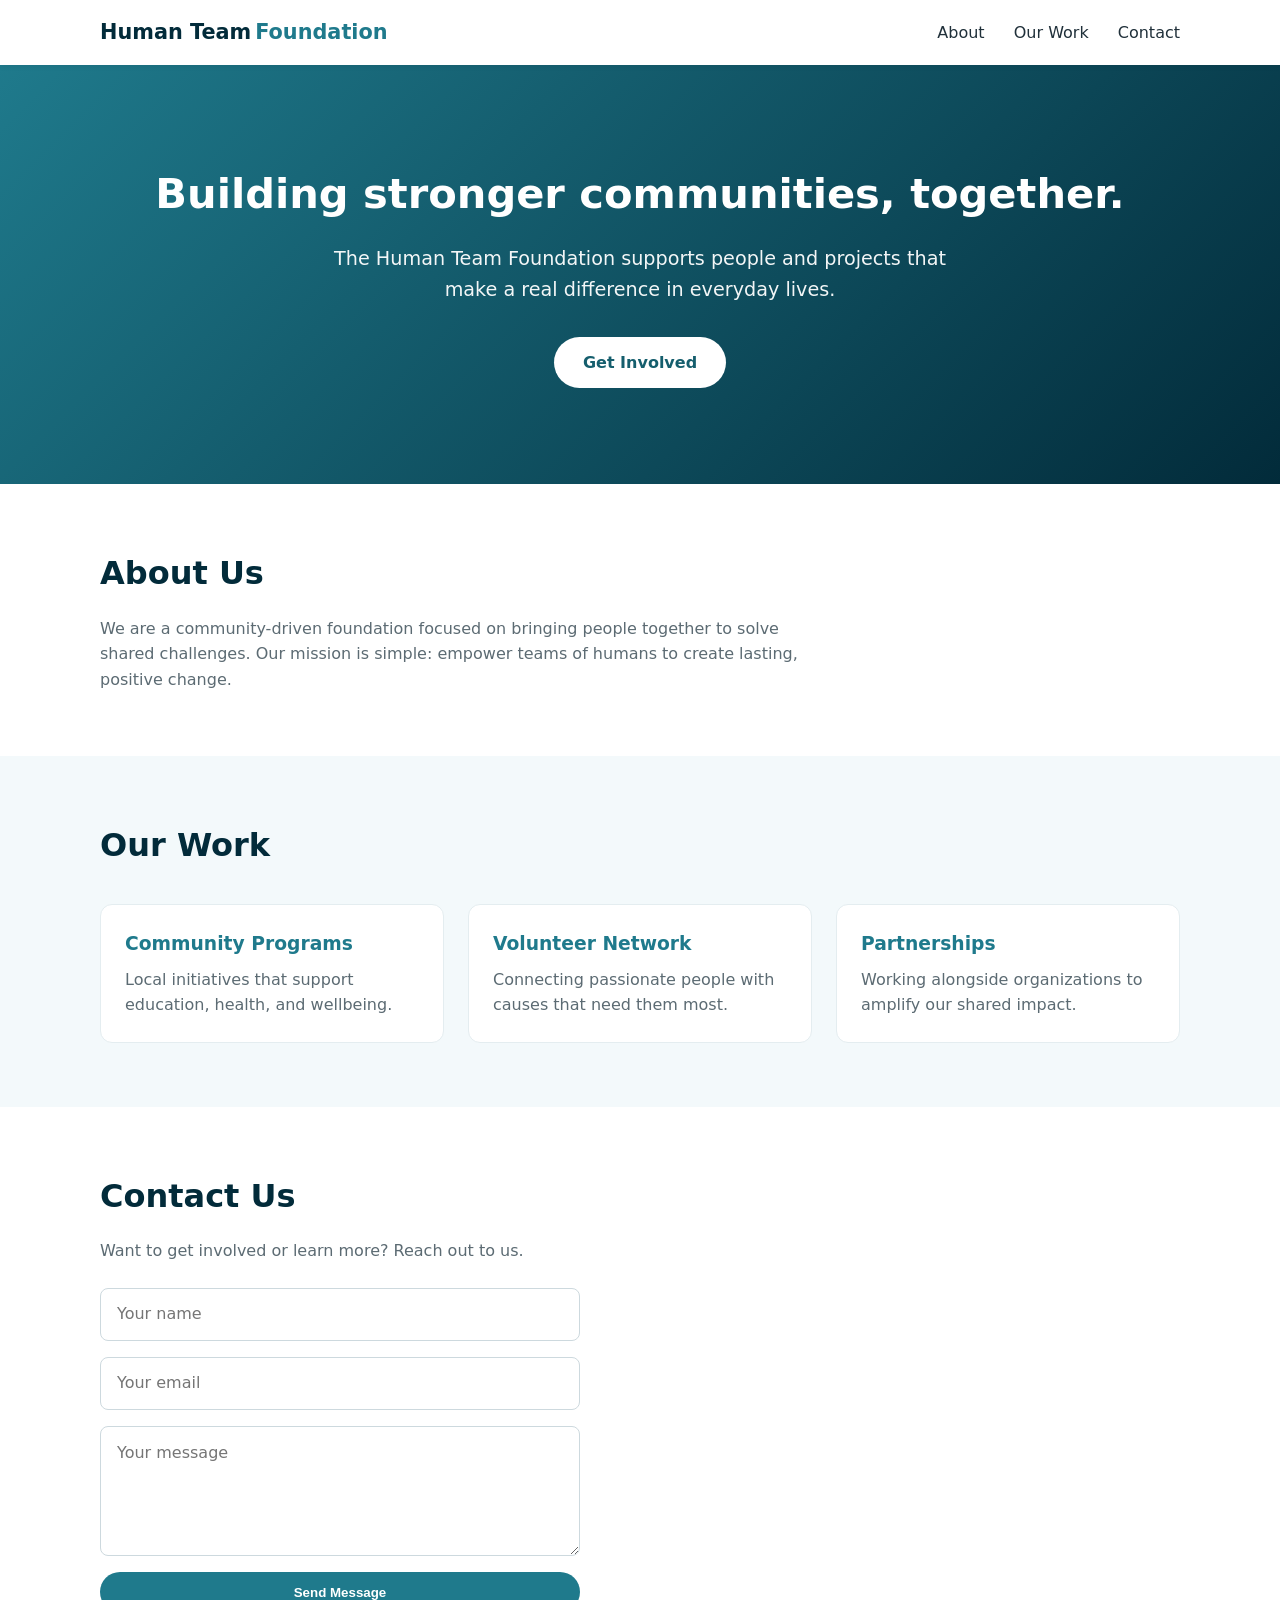
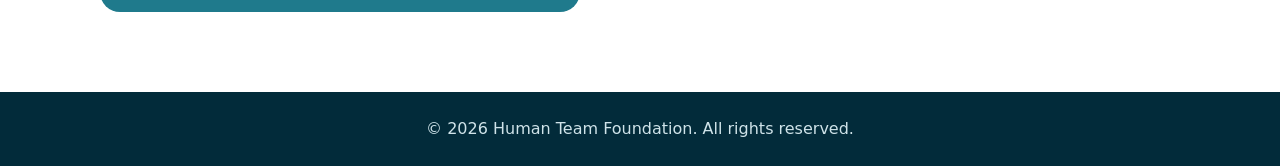
==== index.html @ 98df62b2 "Initial Human Team Foundation website (static site) Co-Authored-By: Claude Opus 4.8 (1M context) <no" ====
<!DOCTYPE html>
<html lang="en">
<head>
  <meta charset="UTF-8" />
  <meta name="viewport" content="width=device-width, initial-scale=1.0" />
  <title>Human Team Foundation</title>
  <meta name="description" content="Human Team Foundation — building stronger communities together." />
  <link rel="stylesheet" href="styles.css" />
</head>
<body>
  <header class="site-header">
    <div class="container nav">
      <a href="#" class="brand">Human Team<span>Foundation</span></a>
      <nav class="nav-links">
        <a href="#about">About</a>
        <a href="#work">Our Work</a>
        <a href="#contact">Contact</a>
      </nav>
    </div>
  </header>

  <main>
    <!-- Hero -->
    <section class="hero">
      <div class="container">
        <h1>Building stronger communities, together.</h1>
        <p>The Human Team Foundation supports people and projects that make a
           real difference in everyday lives.</p>
        <a href="#contact" class="btn">Get Involved</a>
      </div>
    </section>

    <!-- About -->
    <section id="about" class="section">
      <div class="container">
        <h2>About Us</h2>
        <p>We are a community-driven foundation focused on bringing people
           together to solve shared challenges. Our mission is simple: empower
           teams of humans to create lasting, positive change.</p>
      </div>
    </section>

    <!-- Work -->
    <section id="work" class="section section-alt">
      <div class="container">
        <h2>Our Work</h2>
        <div class="cards">
          <div class="card">
            <h3>Community Programs</h3>
            <p>Local initiatives that support education, health, and wellbeing.</p>
          </div>
          <div class="card">
            <h3>Volunteer Network</h3>
            <p>Connecting passionate people with causes that need them most.</p>
          </div>
          <div class="card">
            <h3>Partnerships</h3>
            <p>Working alongside organizations to amplify our shared impact.</p>
          </div>
        </div>
      </div>
    </section>

    <!-- Contact -->
    <section id="contact" class="section">
      <div class="container">
        <h2>Contact Us</h2>
        <p>Want to get involved or learn more? Reach out to us.</p>
        <form class="contact-form" onsubmit="return handleSubmit(event)">
          <input type="text" name="name" placeholder="Your name" required />
          <input type="email" name="email" placeholder="Your email" required />
          <textarea name="message" placeholder="Your message" rows="4" required></textarea>
          <button type="submit" class="btn">Send Message</button>
        </form>
        <p id="form-status" class="form-status"></p>
      </div>
    </section>
  </main>

  <footer class="site-footer">
    <div class="container">
      <p>&copy; <span id="year"></span> Human Team Foundation. All rights reserved.</p>
    </div>
  </footer>

  <script src="script.js"></script>
</body>
</html>
---- styles.css ----
:root {
  --primary: #1f7a8c;
  --primary-dark: #155e6d;
  --dark: #022b3a;
  --light: #f3f9fb;
  --text: #20303a;
  --muted: #5c6b73;
}

* { margin: 0; padding: 0; box-sizing: border-box; }

body {
  font-family: system-ui, -apple-system, "Segoe UI", Roboto, sans-serif;
  color: var(--text);
  line-height: 1.6;
}

.container {
  width: 90%;
  max-width: 1080px;
  margin: 0 auto;
}

/* Header */
.site-header {
  position: sticky;
  top: 0;
  background: #fff;
  box-shadow: 0 1px 6px rgba(0, 0, 0, 0.08);
  z-index: 10;
}
.nav {
  display: flex;
  align-items: center;
  justify-content: space-between;
  padding: 1rem 0;
}
.brand {
  font-size: 1.3rem;
  font-weight: 700;
  color: var(--dark);
  text-decoration: none;
}
.brand span { color: var(--primary); margin-left: 4px; }
.nav-links a {
  margin-left: 1.5rem;
  text-decoration: none;
  color: var(--text);
  font-weight: 500;
}
.nav-links a:hover { color: var(--primary); }

/* Hero */
.hero {
  background: linear-gradient(135deg, var(--primary), var(--dark));
  color: #fff;
  padding: 6rem 0;
  text-align: center;
}
.hero h1 { font-size: 2.6rem; margin-bottom: 1rem; }
.hero p { font-size: 1.2rem; max-width: 620px; margin: 0 auto 2rem; opacity: 0.95; }

/* Buttons */
.btn {
  display: inline-block;
  background: #fff;
  color: var(--primary-dark);
  padding: 0.8rem 1.8rem;
  border-radius: 30px;
  text-decoration: none;
  font-weight: 600;
  border: none;
  cursor: pointer;
  transition: transform 0.15s ease, box-shadow 0.15s ease;
}
.btn:hover { transform: translateY(-2px); box-shadow: 0 6px 18px rgba(0,0,0,0.2); }
.section .btn { background: var(--primary); color: #fff; }

/* Sections */
.section { padding: 4rem 0; }
.section-alt { background: var(--light); }
.section h2 { font-size: 2rem; margin-bottom: 1rem; color: var(--dark); }
.section p { color: var(--muted); max-width: 700px; }

/* Cards */
.cards {
  display: grid;
  grid-template-columns: repeat(auto-fit, minmax(240px, 1fr));
  gap: 1.5rem;
  margin-top: 2rem;
}
.card {
  background: #fff;
  border: 1px solid #e4edf0;
  border-radius: 12px;
  padding: 1.5rem;
  transition: transform 0.15s ease, box-shadow 0.15s ease;
}
.card:hover { transform: translateY(-4px); box-shadow: 0 10px 24px rgba(0,0,0,0.08); }
.card h3 { color: var(--primary); margin-bottom: 0.5rem; }

/* Contact form */
.contact-form {
  display: grid;
  gap: 1rem;
  max-width: 480px;
  margin-top: 1.5rem;
}
.contact-form input,
.contact-form textarea {
  padding: 0.8rem 1rem;
  border: 1px solid #cdd9de;
  border-radius: 8px;
  font: inherit;
}
.contact-form input:focus,
.contact-form textarea:focus {
  outline: none;
  border-color: var(--primary);
}
.form-status { margin-top: 1rem; font-weight: 600; color: var(--primary); }

/* Footer */
.site-footer {
  background: var(--dark);
  color: #cfe3e9;
  text-align: center;
  padding: 1.5rem 0;
}

@media (max-width: 600px) {
  .hero h1 { font-size: 2rem; }
  .nav-links a { margin-left: 1rem; }
}
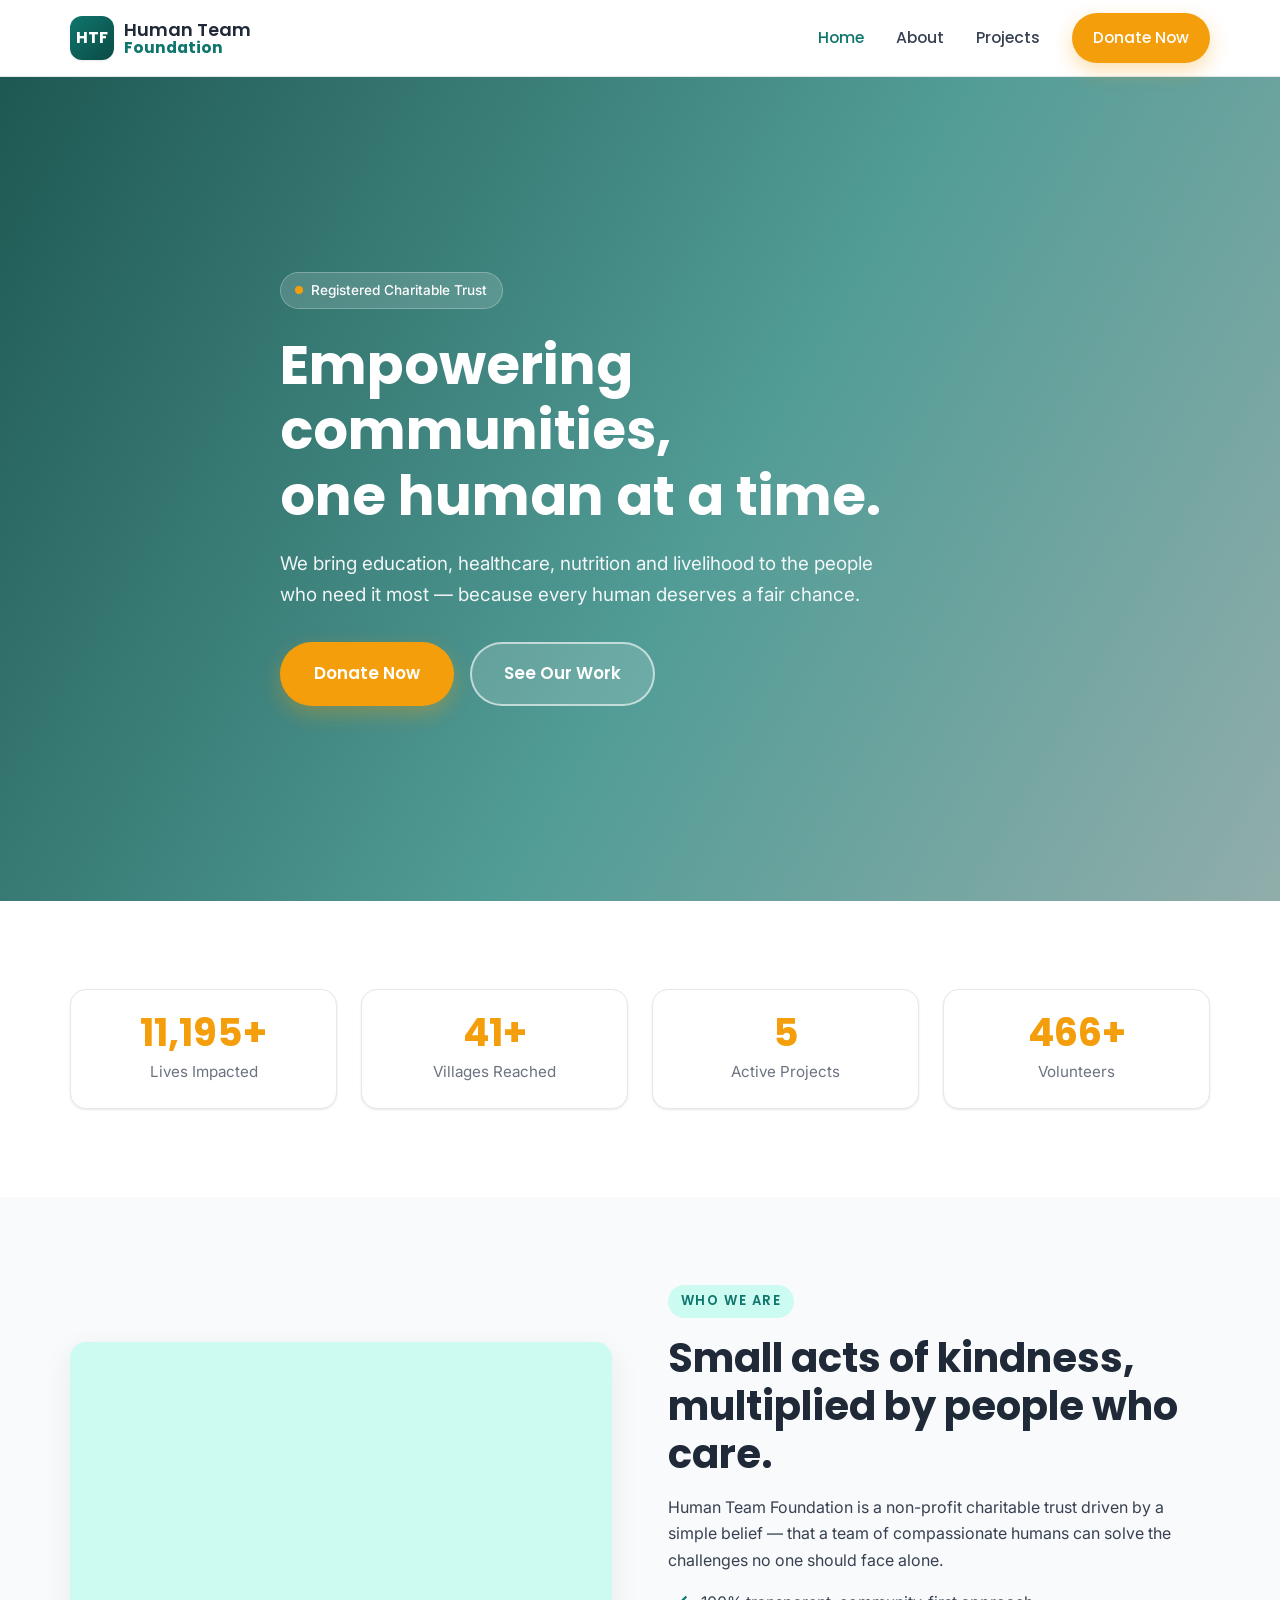
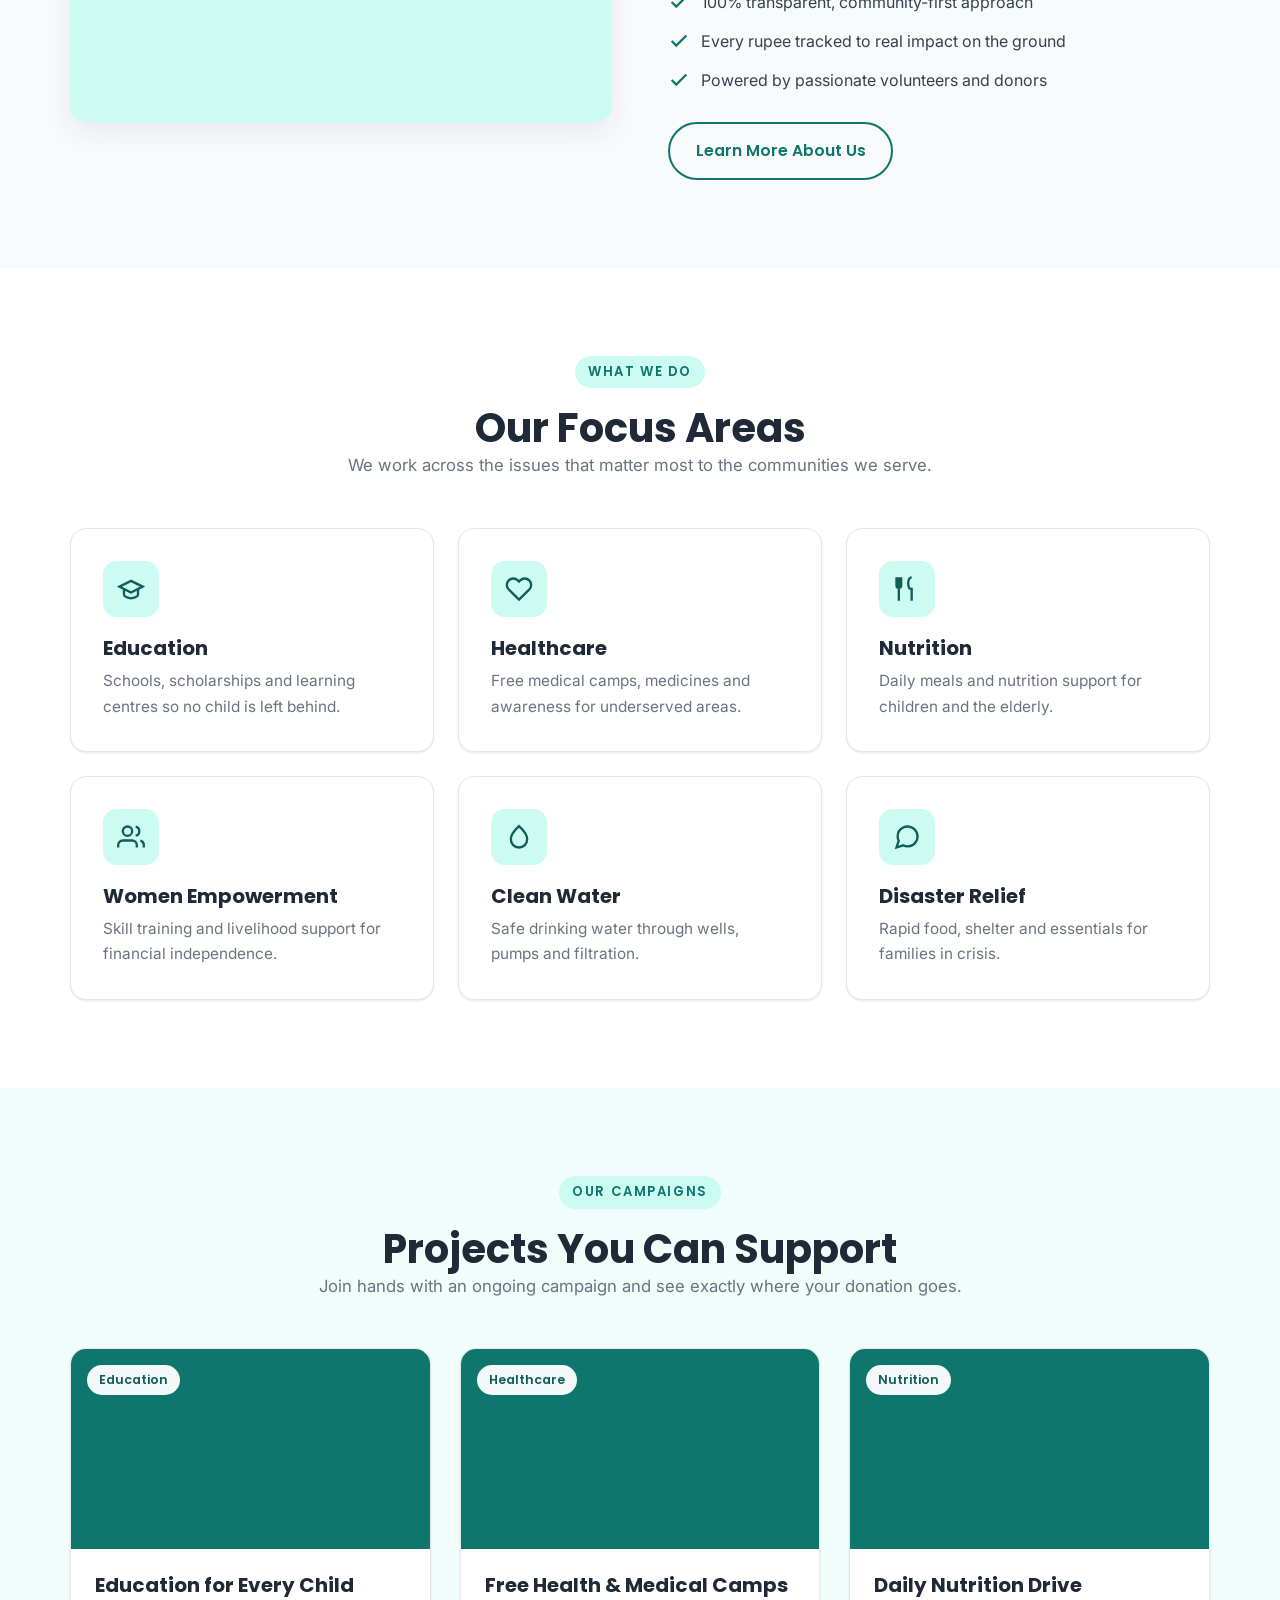
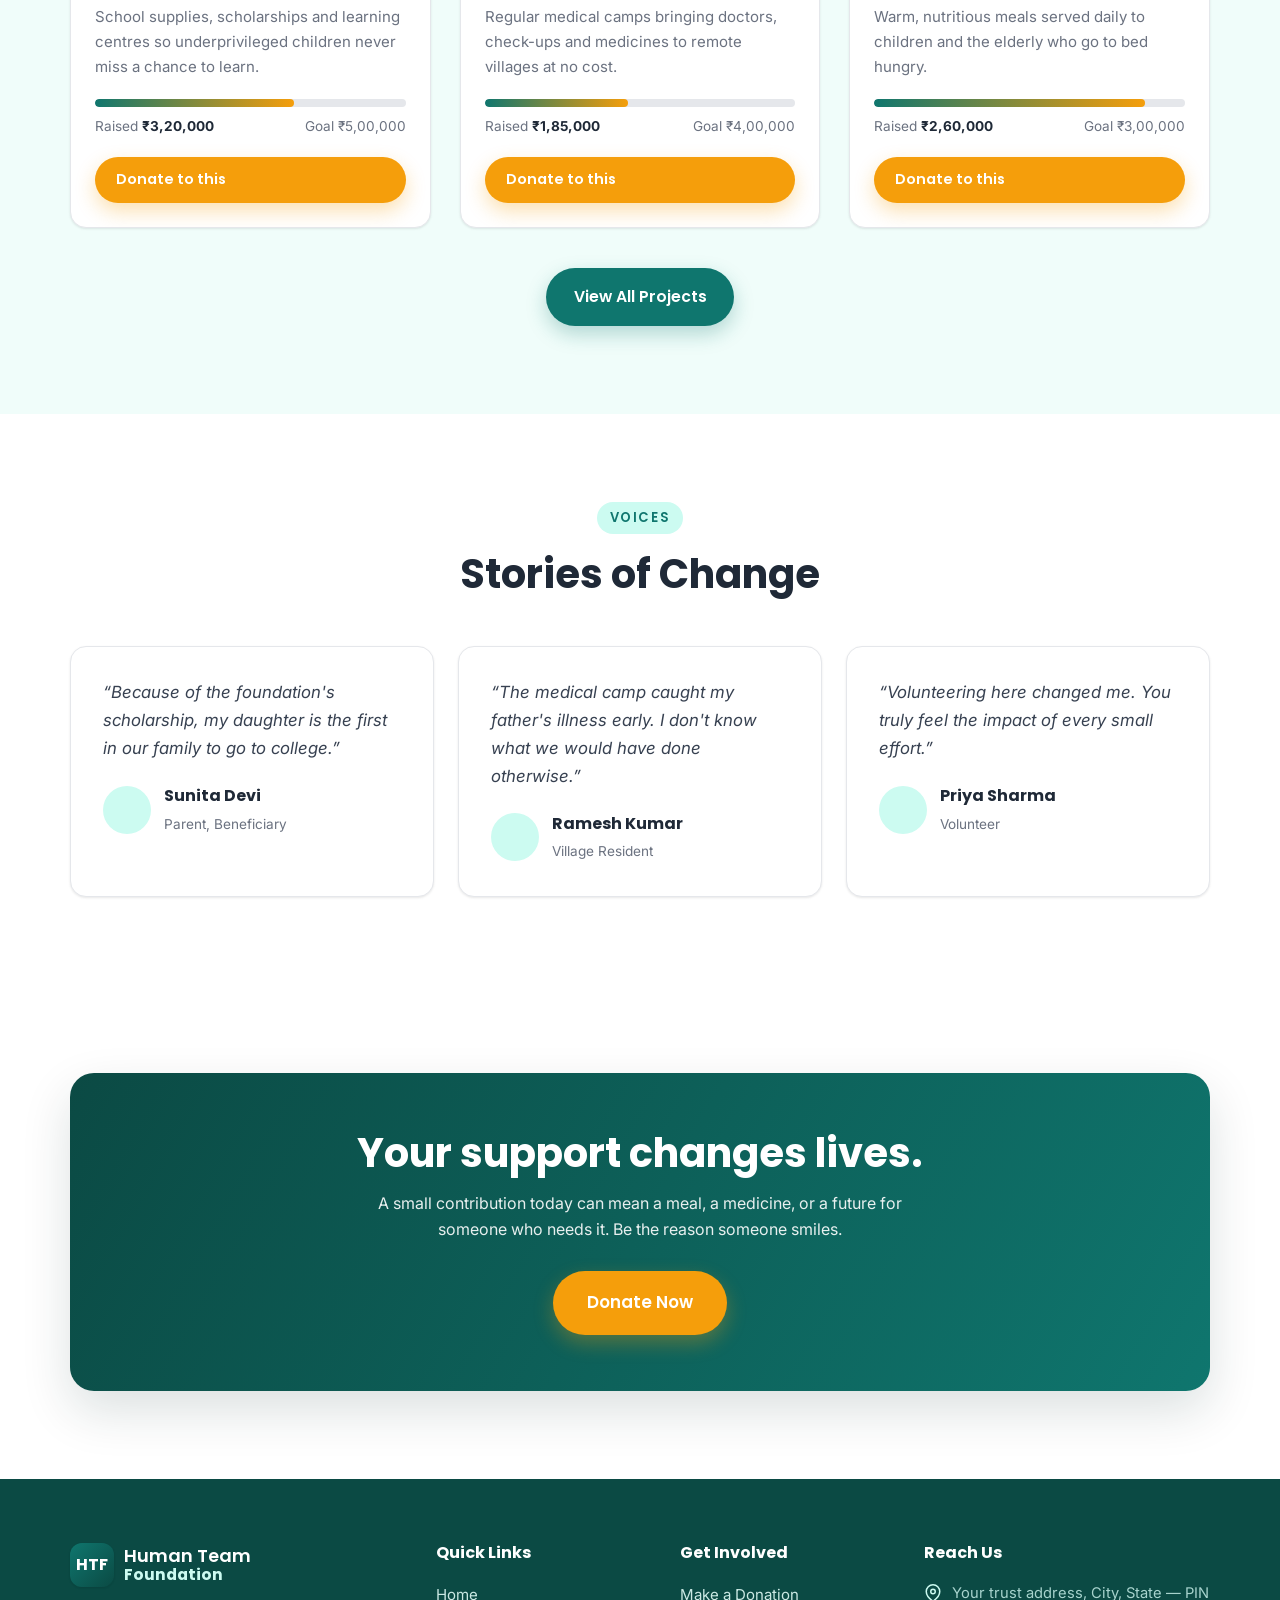
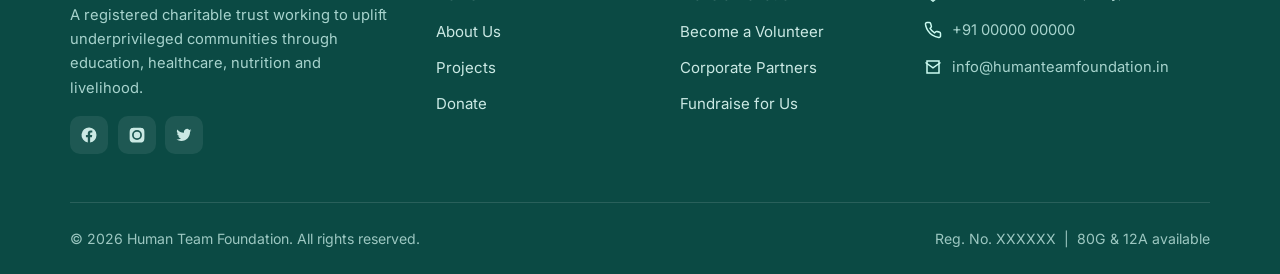
==== commit f2bc8ce1: "Build full multi-page charity website (Home, About, Projects, Donate) - Modern responsive design wit" ====
--- a/index.html
+++ b/index.html
@@ -3,86 +3,216 @@
 <head>
   <meta charset="UTF-8" />
   <meta name="viewport" content="width=device-width, initial-scale=1.0" />
-  <title>Human Team Foundation</title>
-  <meta name="description" content="Human Team Foundation — building stronger communities together." />
-  <link rel="stylesheet" href="styles.css" />
+  <title>Human Team Foundation — Empowering Communities, One Human at a Time</title>
+  <meta name="description" content="Human Team Foundation is a charitable trust working in education, healthcare, nutrition and livelihood to uplift underprivileged communities. Donate today." />
+  <link rel="preconnect" href="https://fonts.googleapis.com" />
+  <link rel="preconnect" href="https://fonts.gstatic.com" crossorigin />
+  <link href="https://fonts.googleapis.com/css2?family=Inter:wght@400;500;600&family=Poppins:wght@500;600;700&display=swap" rel="stylesheet" />
+  <link rel="stylesheet" href="assets/css/style.css" />
 </head>
 <body>
-  <header class="site-header">
-    <div class="container nav">
-      <a href="#" class="brand">Human Team<span>Foundation</span></a>
-      <nav class="nav-links">
-        <a href="#about">About</a>
-        <a href="#work">Our Work</a>
-        <a href="#contact">Contact</a>
+
+  <!-- ===== Header ===== -->
+  <header class="site-header" id="header">
+    <div class="container header-inner">
+      <a href="index.html" class="brand">
+        <span class="brand-mark">HTF</span>
+        <span class="brand-text">Human Team<strong>Foundation</strong></span>
+      </a>
+      <nav class="nav" id="nav">
+        <a href="index.html" class="active">Home</a>
+        <a href="about.html">About</a>
+        <a href="projects.html">Projects</a>
+        <a href="donate.html" class="btn btn-accent btn-sm nav-donate">Donate Now</a>
       </nav>
+      <button class="nav-toggle" id="navToggle" aria-label="Toggle menu"><span></span><span></span><span></span></button>
     </div>
   </header>
 
   <main>
-    <!-- Hero -->
-    <section class="hero">
-      <div class="container">
-        <h1>Building stronger communities, together.</h1>
-        <p>The Human Team Foundation supports people and projects that make a
-           real difference in everyday lives.</p>
-        <a href="#contact" class="btn">Get Involved</a>
-      </div>
-    </section>
-
-    <!-- About -->
-    <section id="about" class="section">
-      <div class="container">
-        <h2>About Us</h2>
-        <p>We are a community-driven foundation focused on bringing people
-           together to solve shared challenges. Our mission is simple: empower
-           teams of humans to create lasting, positive change.</p>
-      </div>
-    </section>
-
-    <!-- Work -->
-    <section id="work" class="section section-alt">
-      <div class="container">
-        <h2>Our Work</h2>
-        <div class="cards">
-          <div class="card">
-            <h3>Community Programs</h3>
-            <p>Local initiatives that support education, health, and wellbeing.</p>
-          </div>
-          <div class="card">
-            <h3>Volunteer Network</h3>
-            <p>Connecting passionate people with causes that need them most.</p>
-          </div>
-          <div class="card">
-            <h3>Partnerships</h3>
-            <p>Working alongside organizations to amplify our shared impact.</p>
-          </div>
-        </div>
-      </div>
-    </section>
-
-    <!-- Contact -->
-    <section id="contact" class="section">
-      <div class="container">
-        <h2>Contact Us</h2>
-        <p>Want to get involved or learn more? Reach out to us.</p>
-        <form class="contact-form" onsubmit="return handleSubmit(event)">
-          <input type="text" name="name" placeholder="Your name" required />
-          <input type="email" name="email" placeholder="Your email" required />
-          <textarea name="message" placeholder="Your message" rows="4" required></textarea>
-          <button type="submit" class="btn">Send Message</button>
-        </form>
-        <p id="form-status" class="form-status"></p>
+    <!-- ===== Hero ===== -->
+    <section class="hero has-photo">
+      <div class="container hero-inner">
+        <span class="hero-badge"><span class="dot"></span> Registered Charitable Trust</span>
+        <h1>Empowering communities,<br>one human at a time.</h1>
+        <p>We bring education, healthcare, nutrition and livelihood to the people who need it most — because every human deserves a fair chance.</p>
+        <div class="hero-actions">
+          <a href="donate.html" class="btn btn-accent btn-lg">Donate Now</a>
+          <a href="projects.html" class="btn btn-ghost-light btn-lg">See Our Work</a>
+        </div>
+      </div>
+    </section>
+
+    <!-- ===== Stats ===== -->
+    <section class="section">
+      <div class="container">
+        <div class="stats">
+          <div class="stat reveal"><div class="num"><span data-count="12000" data-suffix="+">0</span></div><div class="label">Lives Impacted</div></div>
+          <div class="stat reveal"><div class="num"><span data-count="45" data-suffix="+">0</span></div><div class="label">Villages Reached</div></div>
+          <div class="stat reveal"><div class="num"><span data-count="6" data-suffix="">0</span></div><div class="label">Active Projects</div></div>
+          <div class="stat reveal"><div class="num"><span data-count="500" data-suffix="+">0</span></div><div class="label">Volunteers</div></div>
+        </div>
+      </div>
+    </section>
+
+    <!-- ===== About intro / split ===== -->
+    <section class="section section-soft">
+      <div class="container split">
+        <div class="split-media reveal" style="background-image:url('https://images.unsplash.com/photo-1593113646773-028c64a8f1b8?auto=format&fit=crop&w=900&q=80')"></div>
+        <div class="reveal">
+          <span class="eyebrow">Who We Are</span>
+          <h2>Small acts of kindness, multiplied by people who care.</h2>
+          <p>Human Team Foundation is a non-profit charitable trust driven by a simple belief — that a team of compassionate humans can solve the challenges no one should face alone.</p>
+          <ul class="check-list">
+            <li><svg viewBox="0 0 24 24" fill="none" stroke="currentColor" stroke-width="2.5"><path d="M20 6L9 17l-5-5"/></svg> 100% transparent, community-first approach</li>
+            <li><svg viewBox="0 0 24 24" fill="none" stroke="currentColor" stroke-width="2.5"><path d="M20 6L9 17l-5-5"/></svg> Every rupee tracked to real impact on the ground</li>
+            <li><svg viewBox="0 0 24 24" fill="none" stroke="currentColor" stroke-width="2.5"><path d="M20 6L9 17l-5-5"/></svg> Powered by passionate volunteers and donors</li>
+          </ul>
+          <a href="about.html" class="btn btn-outline" style="margin-top:1rem">Learn More About Us</a>
+        </div>
+      </div>
+    </section>
+
+    <!-- ===== Focus areas ===== -->
+    <section class="section">
+      <div class="container">
+        <div class="section-head center narrow reveal">
+          <span class="eyebrow">What We Do</span>
+          <h2>Our Focus Areas</h2>
+          <p>We work across the issues that matter most to the communities we serve.</p>
+        </div>
+        <div class="grid-3">
+          <div class="feature reveal">
+            <div class="icon"><svg viewBox="0 0 24 24" fill="none" stroke="currentColor" stroke-width="2"><path d="M22 10L12 5 2 10l10 5 10-5z"/><path d="M6 12v5c0 1 3 3 6 3s6-2 6-3v-5"/></svg></div>
+            <h3>Education</h3>
+            <p>Schools, scholarships and learning centres so no child is left behind.</p>
+          </div>
+          <div class="feature reveal">
+            <div class="icon"><svg viewBox="0 0 24 24" fill="none" stroke="currentColor" stroke-width="2"><path d="M20.8 4.6a5.5 5.5 0 00-7.8 0L12 5.6l-1-1a5.5 5.5 0 00-7.8 7.8l1 1L12 21l7.8-7.6 1-1a5.5 5.5 0 000-7.8z"/></svg></div>
+            <h3>Healthcare</h3>
+            <p>Free medical camps, medicines and awareness for underserved areas.</p>
+          </div>
+          <div class="feature reveal">
+            <div class="icon"><svg viewBox="0 0 24 24" fill="none" stroke="currentColor" stroke-width="2"><path d="M3 2v7c0 1.1.9 2 2 2h0a2 2 0 002-2V2M5 2v20M16 2c-1.7 0-3 2-3 5s1.3 5 3 5v10"/></svg></div>
+            <h3>Nutrition</h3>
+            <p>Daily meals and nutrition support for children and the elderly.</p>
+          </div>
+          <div class="feature reveal">
+            <div class="icon"><svg viewBox="0 0 24 24" fill="none" stroke="currentColor" stroke-width="2"><path d="M17 21v-2a4 4 0 00-4-4H5a4 4 0 00-4 4v2"/><circle cx="9" cy="7" r="4"/><path d="M23 21v-2a4 4 0 00-3-3.9M16 3.1a4 4 0 010 7.8"/></svg></div>
+            <h3>Women Empowerment</h3>
+            <p>Skill training and livelihood support for financial independence.</p>
+          </div>
+          <div class="feature reveal">
+            <div class="icon"><svg viewBox="0 0 24 24" fill="none" stroke="currentColor" stroke-width="2"><path d="M12 2.7S5 9 5 14a7 7 0 0014 0c0-5-7-11.3-7-11.3z"/></svg></div>
+            <h3>Clean Water</h3>
+            <p>Safe drinking water through wells, pumps and filtration.</p>
+          </div>
+          <div class="feature reveal">
+            <div class="icon"><svg viewBox="0 0 24 24" fill="none" stroke="currentColor" stroke-width="2"><path d="M21 11.5a8.4 8.4 0 01-.9 3.8 8.5 8.5 0 01-7.6 4.7 8.4 8.4 0 01-3.8-.9L3 21l1.9-5.7a8.4 8.4 0 01-.9-3.8 8.5 8.5 0 014.7-7.6 8.4 8.4 0 013.8-.9h.5a8.5 8.5 0 018 8v.5z"/></svg></div>
+            <h3>Disaster Relief</h3>
+            <p>Rapid food, shelter and essentials for families in crisis.</p>
+          </div>
+        </div>
+      </div>
+    </section>
+
+    <!-- ===== Featured projects ===== -->
+    <section class="section section-mint">
+      <div class="container">
+        <div class="section-head center narrow reveal">
+          <span class="eyebrow">Our Campaigns</span>
+          <h2>Projects You Can Support</h2>
+          <p>Join hands with an ongoing campaign and see exactly where your donation goes.</p>
+        </div>
+        <div class="projects-grid" id="projects-featured"><!-- rendered by projects.js --></div>
+        <div class="center" style="margin-top:2.5rem">
+          <a href="projects.html" class="btn btn-brand">View All Projects</a>
+        </div>
+      </div>
+    </section>
+
+    <!-- ===== Testimonials ===== -->
+    <section class="section">
+      <div class="container">
+        <div class="section-head center narrow reveal">
+          <span class="eyebrow">Voices</span>
+          <h2>Stories of Change</h2>
+        </div>
+        <div class="grid-3">
+          <div class="testimonial reveal">
+            <p class="quote">“Because of the foundation's scholarship, my daughter is the first in our family to go to college.”</p>
+            <div class="who"><span class="avatar" style="background-image:url('https://images.unsplash.com/photo-1544005313-94ddf0286df2?auto=format&fit=crop&w=120&q=80')"></span><div><strong>Sunita Devi</strong><span>Parent, Beneficiary</span></div></div>
+          </div>
+          <div class="testimonial reveal">
+            <p class="quote">“The medical camp caught my father's illness early. I don't know what we would have done otherwise.”</p>
+            <div class="who"><span class="avatar" style="background-image:url('https://images.unsplash.com/photo-1500648767791-00dcc994a43e?auto=format&fit=crop&w=120&q=80')"></span><div><strong>Ramesh Kumar</strong><span>Village Resident</span></div></div>
+          </div>
+          <div class="testimonial reveal">
+            <p class="quote">“Volunteering here changed me. You truly feel the impact of every small effort.”</p>
+            <div class="who"><span class="avatar" style="background-image:url('https://images.unsplash.com/photo-1438761681033-6461ffad8d80?auto=format&fit=crop&w=120&q=80')"></span><div><strong>Priya Sharma</strong><span>Volunteer</span></div></div>
+          </div>
+        </div>
+      </div>
+    </section>
+
+    <!-- ===== CTA band ===== -->
+    <section class="section">
+      <div class="container">
+        <div class="cta-band reveal">
+          <h2>Your support changes lives.</h2>
+          <p>A small contribution today can mean a meal, a medicine, or a future for someone who needs it. Be the reason someone smiles.</p>
+          <a href="donate.html" class="btn btn-accent btn-lg">Donate Now</a>
+        </div>
       </div>
     </section>
   </main>
 
+  <!-- ===== Footer ===== -->
   <footer class="site-footer">
     <div class="container">
-      <p>&copy; <span id="year"></span> Human Team Foundation. All rights reserved.</p>
+      <div class="footer-grid">
+        <div class="footer-about">
+          <a href="index.html" class="brand"><span class="brand-mark">HTF</span><span class="brand-text">Human Team<strong>Foundation</strong></span></a>
+          <p>A registered charitable trust working to uplift underprivileged communities through education, healthcare, nutrition and livelihood.</p>
+          <div class="socials">
+            <a href="#" aria-label="Facebook"><svg viewBox="0 0 24 24" fill="currentColor"><path d="M22 12a10 10 0 10-11.6 9.9v-7H7.9V12h2.5V9.8c0-2.5 1.5-3.9 3.8-3.9 1.1 0 2.2.2 2.2.2v2.5h-1.3c-1.2 0-1.6.8-1.6 1.6V12h2.8l-.5 2.9h-2.3v7A10 10 0 0022 12z"/></svg></a>
+            <a href="#" aria-label="Instagram"><svg viewBox="0 0 24 24" fill="currentColor"><path d="M12 2.2c3.2 0 3.6 0 4.9.1 1.2.1 1.8.3 2.2.4.6.2 1 .5 1.4.9.4.4.7.8.9 1.4.1.4.3 1 .4 2.2.1 1.3.1 1.7.1 4.9s0 3.6-.1 4.9c-.1 1.2-.3 1.8-.4 2.2-.2.6-.5 1-.9 1.4-.4.4-.8.7-1.4.9-.4.1-1 .3-2.2.4-1.3.1-1.7.1-4.9.1s-3.6 0-4.9-.1c-1.2-.1-1.8-.3-2.2-.4-.6-.2-1-.5-1.4-.9-.4-.4-.7-.8-.9-1.4-.1-.4-.3-1-.4-2.2C2.2 15.6 2.2 15.2 2.2 12s0-3.6.1-4.9c.1-1.2.3-1.8.4-2.2.2-.6.5-1 .9-1.4.4-.4.8-.7 1.4-.9.4-.1 1-.3 2.2-.4C8.4 2.2 8.8 2.2 12 2.2zm0 3.2A6.6 6.6 0 1018.6 12 6.6 6.6 0 0012 5.4zm0 10.9A4.3 4.3 0 1116.3 12 4.3 4.3 0 0112 16.3zm6.8-11.1a1.5 1.5 0 11-1.5-1.5 1.5 1.5 0 011.5 1.5z"/></svg></a>
+            <a href="#" aria-label="Twitter"><svg viewBox="0 0 24 24" fill="currentColor"><path d="M22 5.9c-.7.3-1.5.5-2.3.6.8-.5 1.5-1.3 1.8-2.3-.8.5-1.7.8-2.6 1a4.1 4.1 0 00-7 3.7A11.6 11.6 0 013.2 4.5a4.1 4.1 0 001.3 5.5c-.7 0-1.3-.2-1.8-.5a4.1 4.1 0 003.3 4 4.1 4.1 0 01-1.8.1 4.1 4.1 0 003.8 2.8A8.2 8.2 0 012 18.1a11.6 11.6 0 006.3 1.8c7.5 0 11.7-6.3 11.7-11.7v-.5c.8-.6 1.5-1.3 2-2.1z"/></svg></a>
+          </div>
+        </div>
+        <div>
+          <h4>Quick Links</h4>
+          <ul class="footer-links">
+            <li><a href="index.html">Home</a></li>
+            <li><a href="about.html">About Us</a></li>
+            <li><a href="projects.html">Projects</a></li>
+            <li><a href="donate.html">Donate</a></li>
+          </ul>
+        </div>
+        <div>
+          <h4>Get Involved</h4>
+          <ul class="footer-links">
+            <li><a href="donate.html">Make a Donation</a></li>
+            <li><a href="#">Become a Volunteer</a></li>
+            <li><a href="#">Corporate Partners</a></li>
+            <li><a href="#">Fundraise for Us</a></li>
+          </ul>
+        </div>
+        <div>
+          <h4>Reach Us</h4>
+          <div class="contact-line"><svg viewBox="0 0 24 24" fill="none" stroke="currentColor" stroke-width="2"><path d="M21 10c0 7-9 13-9 13s-9-6-9-13a9 9 0 0118 0z"/><circle cx="12" cy="10" r="3"/></svg><span>Your trust address, City, State — PIN</span></div>
+          <div class="contact-line"><svg viewBox="0 0 24 24" fill="none" stroke="currentColor" stroke-width="2"><path d="M22 16.9v3a2 2 0 01-2.2 2 19.8 19.8 0 01-8.6-3.1 19.5 19.5 0 01-6-6A19.8 19.8 0 012 4.2 2 2 0 014 2h3a2 2 0 012 1.7c.1 1 .4 1.9.7 2.8a2 2 0 01-.5 2.1L8.1 9.9a16 16 0 006 6l1.3-1.3a2 2 0 012.1-.5c.9.3 1.8.6 2.8.7a2 2 0 011.7 2z"/></svg><span>+91 00000 00000</span></div>
+          <div class="contact-line"><svg viewBox="0 0 24 24" fill="none" stroke="currentColor" stroke-width="2"><path d="M4 4h16v16H4z"/><path d="M22 6l-10 7L2 6"/></svg><span>info@humanteamfoundation.in</span></div>
+        </div>
+      </div>
+      <div class="footer-bottom">
+        <span>&copy; <span id="year"></span> Human Team Foundation. All rights reserved.</span>
+        <span>Reg. No. XXXXXX &nbsp;|&nbsp; 80G &amp; 12A available</span>
+      </div>
     </div>
   </footer>
 
-  <script src="script.js"></script>
+  <script src="assets/js/projects.js"></script>
+  <script src="assets/js/main.js"></script>
 </body>
 </html>
--- a/assets/css/style.css
+++ b/assets/css/style.css
@@ -0,0 +1,337 @@
+/* =========================================================
+   Human Team Foundation — Design System
+   ========================================================= */
+:root {
+  /* Brand palette */
+  --brand: #0f766e;          /* teal/emerald — trust */
+  --brand-dark: #115e59;
+  --brand-darker: #0b4a44;
+  --brand-light: #ccfbf1;
+  --brand-tint: #f0fdfa;
+
+  --accent: #f59e0b;         /* amber — action/donate */
+  --accent-dark: #d97706;
+
+  --ink: #1f2937;            /* main text */
+  --ink-soft: #374151;
+  --muted: #6b7280;
+  --line: #e5e7eb;
+
+  --bg: #ffffff;
+  --bg-soft: #f9fafb;
+  --bg-mint: #f0fdfa;
+
+  --radius: 16px;
+  --radius-sm: 10px;
+  --shadow-sm: 0 1px 3px rgba(0,0,0,.06), 0 1px 2px rgba(0,0,0,.04);
+  --shadow: 0 10px 30px rgba(2, 44, 40, .08);
+  --shadow-lg: 0 20px 50px rgba(2, 44, 40, .14);
+  --container: 1140px;
+  --header-h: 76px;
+
+  --font-head: "Poppins", system-ui, -apple-system, "Segoe UI", sans-serif;
+  --font-body: "Inter", system-ui, -apple-system, "Segoe UI", sans-serif;
+}
+
+/* Reset */
+*, *::before, *::after { box-sizing: border-box; margin: 0; padding: 0; }
+html { scroll-behavior: smooth; }
+body {
+  font-family: var(--font-body);
+  color: var(--ink);
+  line-height: 1.65;
+  background: var(--bg);
+  -webkit-font-smoothing: antialiased;
+}
+img { max-width: 100%; display: block; }
+a { color: inherit; text-decoration: none; }
+ul { list-style: none; }
+
+h1, h2, h3, h4 { font-family: var(--font-head); line-height: 1.2; color: var(--ink); font-weight: 700; }
+h1 { font-size: clamp(2.1rem, 4.5vw, 3.4rem); }
+h2 { font-size: clamp(1.7rem, 3.2vw, 2.5rem); }
+h3 { font-size: 1.25rem; }
+p { color: var(--ink-soft); }
+
+/* Layout */
+.container { width: 90%; max-width: var(--container); margin-inline: auto; }
+.section { padding: 5.5rem 0; }
+.section-soft { background: var(--bg-soft); }
+.section-mint { background: var(--bg-mint); }
+.center { text-align: center; }
+.narrow { max-width: 720px; margin-inline: auto; }
+
+.eyebrow {
+  display: inline-block;
+  font-family: var(--font-head);
+  font-weight: 600;
+  font-size: .82rem;
+  letter-spacing: .12em;
+  text-transform: uppercase;
+  color: var(--brand);
+  background: var(--brand-light);
+  padding: .35rem .8rem;
+  border-radius: 50px;
+  margin-bottom: 1rem;
+}
+.section-head { margin-bottom: 3rem; }
+.section-head p { color: var(--muted); font-size: 1.05rem; }
+
+/* Buttons */
+.btn {
+  display: inline-flex;
+  align-items: center;
+  gap: .5rem;
+  font-family: var(--font-head);
+  font-weight: 600;
+  font-size: .98rem;
+  padding: .85rem 1.6rem;
+  border-radius: 50px;
+  border: 2px solid transparent;
+  cursor: pointer;
+  transition: transform .15s ease, box-shadow .2s ease, background .2s ease, color .2s ease;
+  white-space: nowrap;
+}
+.btn:hover { transform: translateY(-2px); }
+.btn-accent { background: var(--accent); color: #fff; box-shadow: 0 8px 20px rgba(245,158,11,.32); }
+.btn-accent:hover { background: var(--accent-dark); box-shadow: 0 12px 26px rgba(245,158,11,.4); }
+.btn-brand { background: var(--brand); color: #fff; box-shadow: 0 8px 20px rgba(15,118,110,.28); }
+.btn-brand:hover { background: var(--brand-dark); }
+.btn-outline { background: transparent; color: var(--brand); border-color: var(--brand); }
+.btn-outline:hover { background: var(--brand); color: #fff; }
+.btn-ghost-light { background: rgba(255,255,255,.15); color:#fff; border-color: rgba(255,255,255,.6); }
+.btn-ghost-light:hover { background:#fff; color: var(--brand-dark); }
+.btn-sm { padding: .6rem 1.2rem; font-size: .9rem; }
+.btn-lg { padding: 1rem 2rem; font-size: 1.05rem; }
+
+/* ============ Header ============ */
+.site-header {
+  position: sticky; top: 0; z-index: 50;
+  background: rgba(255,255,255,.9);
+  backdrop-filter: saturate(180%) blur(12px);
+  border-bottom: 1px solid var(--line);
+  transition: box-shadow .2s ease;
+}
+.site-header.scrolled { box-shadow: var(--shadow-sm); }
+.header-inner { display: flex; align-items: center; justify-content: space-between; height: var(--header-h); }
+.brand { display: flex; align-items: center; gap: .65rem; }
+.brand-mark {
+  display: grid; place-items: center;
+  width: 44px; height: 44px; border-radius: 12px;
+  background: linear-gradient(135deg, var(--brand), var(--brand-darker));
+  color: #fff; font-family: var(--font-head); font-weight: 700; font-size: 1rem;
+  letter-spacing: .02em; box-shadow: var(--shadow-sm);
+}
+.brand-text { font-family: var(--font-head); font-weight: 600; font-size: 1.12rem; color: var(--ink); line-height: 1.1; }
+.brand-text strong { display: block; font-weight: 700; color: var(--brand); font-size: .98rem; }
+.nav { display: flex; align-items: center; gap: 2rem; }
+.nav > a { font-family: var(--font-head); font-weight: 500; color: var(--ink-soft); font-size: .98rem; transition: color .15s; }
+.nav > a:hover, .nav > a.active { color: var(--brand); }
+.nav .nav-donate { color: #fff; }
+.nav-toggle { display: none; background: none; border: 0; cursor: pointer; width: 42px; height: 42px; flex-direction: column; gap: 5px; justify-content: center; align-items: center; }
+.nav-toggle span { width: 24px; height: 2.5px; background: var(--ink); border-radius: 2px; transition: .25s; }
+
+/* ============ Hero ============ */
+.hero {
+  position: relative;
+  min-height: calc(100vh - var(--header-h));
+  display: flex; align-items: center;
+  color: #fff;
+  background:
+    linear-gradient(120deg, rgba(11,74,68,.92) 0%, rgba(15,118,110,.78) 55%, rgba(15,118,110,.35) 100%),
+    var(--brand-darker);
+  background-size: cover; background-position: center;
+  overflow: hidden;
+}
+.hero.has-photo {
+  background:
+    linear-gradient(120deg, rgba(11,74,68,.92) 0%, rgba(15,118,110,.72) 55%, rgba(11,74,68,.45) 100%),
+    url("https://images.unsplash.com/photo-1488521787991-ed7bbaae773c?auto=format&fit=crop&w=1600&q=80");
+  background-size: cover; background-position: center;
+}
+.hero-inner { padding: 4rem 0; max-width: 720px; }
+.hero h1 { color: #fff; margin-bottom: 1.2rem; }
+.hero p { color: rgba(255,255,255,.92); font-size: 1.18rem; margin-bottom: 2rem; max-width: 600px; }
+.hero-actions { display: flex; gap: 1rem; flex-wrap: wrap; }
+.hero-badge {
+  display: inline-flex; align-items: center; gap: .5rem;
+  background: rgba(255,255,255,.15); border: 1px solid rgba(255,255,255,.25);
+  padding: .4rem .9rem; border-radius: 50px; font-size: .85rem; font-weight: 500;
+  margin-bottom: 1.5rem;
+}
+.hero-badge .dot { width: 8px; height: 8px; border-radius: 50%; background: var(--accent); }
+
+/* Page banner (inner pages) */
+.page-hero {
+  color: #fff; text-align: center; padding: 4.5rem 0;
+  background: linear-gradient(120deg, var(--brand-darker), var(--brand));
+}
+.page-hero h1 { color: #fff; }
+.page-hero p { color: rgba(255,255,255,.9); margin-top: .6rem; }
+.breadcrumb { font-size: .9rem; color: rgba(255,255,255,.8); margin-top: 1rem; }
+.breadcrumb a:hover { color: #fff; text-decoration: underline; }
+
+/* ============ Stats ============ */
+.stats { display: grid; grid-template-columns: repeat(4, 1fr); gap: 1.5rem; }
+.stat { text-align: center; padding: 1.5rem 1rem; background: #fff; border-radius: var(--radius); box-shadow: var(--shadow-sm); border: 1px solid var(--line); }
+.stat .num { font-family: var(--font-head); font-weight: 700; font-size: 2.4rem; color: var(--brand); line-height: 1; }
+.stat .num span { color: var(--accent); }
+.stat .label { color: var(--muted); font-size: .95rem; margin-top: .4rem; }
+
+/* ============ Feature cards (focus areas) ============ */
+.grid-3 { display: grid; grid-template-columns: repeat(3, 1fr); gap: 1.5rem; }
+.grid-2 { display: grid; grid-template-columns: repeat(2, 1fr); gap: 1.5rem; }
+.feature {
+  background: #fff; border: 1px solid var(--line); border-radius: var(--radius);
+  padding: 2rem; transition: transform .2s, box-shadow .2s; box-shadow: var(--shadow-sm);
+}
+.feature:hover { transform: translateY(-6px); box-shadow: var(--shadow); }
+.feature .icon {
+  width: 56px; height: 56px; border-radius: 14px; display: grid; place-items: center;
+  background: var(--brand-light); color: var(--brand-dark); margin-bottom: 1.2rem;
+}
+.feature .icon svg { width: 28px; height: 28px; }
+.feature h3 { margin-bottom: .5rem; }
+.feature p { color: var(--muted); font-size: .96rem; }
+
+/* ============ Project cards ============ */
+.projects-grid { display: grid; grid-template-columns: repeat(3, 1fr); gap: 1.8rem; }
+.project-card {
+  background: #fff; border-radius: var(--radius); overflow: hidden;
+  border: 1px solid var(--line); box-shadow: var(--shadow-sm);
+  display: flex; flex-direction: column; transition: transform .2s, box-shadow .2s;
+}
+.project-card:hover { transform: translateY(-6px); box-shadow: var(--shadow-lg); }
+.project-media { height: 200px; background-size: cover; background-position: center; position: relative; background-color: var(--brand); }
+.project-tag {
+  position: absolute; top: 1rem; left: 1rem;
+  background: rgba(255,255,255,.95); color: var(--brand-dark);
+  font-family: var(--font-head); font-weight: 600; font-size: .78rem;
+  padding: .3rem .75rem; border-radius: 50px;
+}
+.project-body { padding: 1.5rem; display: flex; flex-direction: column; flex: 1; }
+.project-body h3 { margin-bottom: .5rem; }
+.project-body p { color: var(--muted); font-size: .94rem; flex: 1; }
+.progress { height: 8px; background: var(--line); border-radius: 50px; overflow: hidden; margin: 1.2rem 0 .5rem; }
+.progress > span { display: block; height: 100%; background: linear-gradient(90deg, var(--brand), var(--accent)); border-radius: 50px; }
+.progress-meta { display: flex; justify-content: space-between; font-size: .85rem; color: var(--muted); margin-bottom: 1.2rem; }
+.progress-meta strong { color: var(--ink); }
+
+/* ============ CTA band ============ */
+.cta-band {
+  background: linear-gradient(120deg, var(--brand-darker), var(--brand));
+  color: #fff; border-radius: 24px; padding: 3.5rem; text-align: center;
+  box-shadow: var(--shadow-lg); position: relative; overflow: hidden;
+}
+.cta-band h2 { color: #fff; margin-bottom: .8rem; }
+.cta-band p { color: rgba(255,255,255,.9); margin-bottom: 1.8rem; max-width: 560px; margin-inline: auto; }
+
+/* ============ About / split ============ */
+.split { display: grid; grid-template-columns: 1fr 1fr; gap: 3.5rem; align-items: center; }
+.split-media { border-radius: var(--radius); overflow: hidden; box-shadow: var(--shadow); min-height: 380px; background-size: cover; background-position: center; background-color: var(--brand-light); }
+.split h2 { margin-bottom: 1rem; }
+.split p { color: var(--ink-soft); margin-bottom: 1rem; }
+.check-list li { display: flex; gap: .7rem; align-items: flex-start; margin-bottom: .8rem; color: var(--ink-soft); }
+.check-list svg { flex: none; width: 22px; height: 22px; color: var(--brand); margin-top: 2px; }
+
+/* Mission / vision cards */
+.mv-card { background:#fff; border:1px solid var(--line); border-radius: var(--radius); padding: 2.2rem; box-shadow: var(--shadow-sm); }
+.mv-card .icon { width:54px; height:54px; border-radius:14px; background: var(--brand-light); color: var(--brand-dark); display:grid; place-items:center; margin-bottom:1.2rem; }
+.mv-card .icon svg { width:26px; height:26px; }
+
+/* Team */
+.team-grid { display:grid; grid-template-columns: repeat(4,1fr); gap:1.5rem; }
+.team-card { text-align:center; }
+.team-photo { width:140px; height:140px; border-radius:50%; margin:0 auto 1rem; background-size:cover; background-position:center; background-color: var(--brand-light); border:4px solid #fff; box-shadow: var(--shadow); }
+.team-card h3 { font-size:1.05rem; }
+.team-card .role { color: var(--brand); font-size:.9rem; font-weight:500; }
+
+/* ============ Testimonials ============ */
+.testimonial { background:#fff; border:1px solid var(--line); border-radius: var(--radius); padding:2rem; box-shadow: var(--shadow-sm); }
+.testimonial .quote { font-size:1.05rem; color: var(--ink-soft); font-style: italic; margin-bottom:1.3rem; }
+.testimonial .who { display:flex; align-items:center; gap:.8rem; }
+.testimonial .avatar { width:48px; height:48px; border-radius:50%; background-size:cover; background-position:center; background-color: var(--brand-light); }
+.testimonial .who strong { display:block; font-family: var(--font-head); }
+.testimonial .who span { color: var(--muted); font-size:.85rem; }
+
+/* ============ Donate page ============ */
+.donate-wrap { display:grid; grid-template-columns: 1.1fr .9fr; gap: 3rem; align-items: start; }
+.amount-grid { display:grid; grid-template-columns: repeat(3,1fr); gap:.8rem; margin: 1.5rem 0; }
+.amount-btn {
+  padding:1rem; border:2px solid var(--line); border-radius: var(--radius-sm);
+  background:#fff; font-family: var(--font-head); font-weight:600; font-size:1.05rem; cursor:pointer;
+  transition:.15s; color: var(--ink);
+}
+.amount-btn:hover { border-color: var(--brand); }
+.amount-btn.active { border-color: var(--brand); background: var(--brand-tint); color: var(--brand-dark); }
+.pay-card { background:#fff; border:1px solid var(--line); border-radius: var(--radius); padding:2rem; box-shadow: var(--shadow); }
+.pay-method { display:flex; align-items:flex-start; gap:1rem; padding:1.2rem 0; border-bottom:1px solid var(--line); }
+.pay-method:last-child { border-bottom:0; }
+.pay-method .pm-icon { width:46px; height:46px; border-radius:12px; background: var(--brand-light); color: var(--brand-dark); display:grid; place-items:center; flex:none; }
+.pay-method .pm-icon svg { width:24px; height:24px; }
+.pay-method code { background: var(--bg-soft); padding:.2rem .5rem; border-radius:6px; font-size:.95rem; color: var(--brand-dark); }
+.qr-box { text-align:center; padding:1.5rem; background: var(--bg-soft); border-radius: var(--radius-sm); border:1px dashed var(--brand); margin-top:1rem; }
+.qr-box img { width:200px; height:200px; margin:0 auto .8rem; border-radius:8px; }
+.note { background: #fffbeb; border:1px solid #fde68a; color:#92400e; padding:1rem 1.2rem; border-radius: var(--radius-sm); font-size:.9rem; margin-top:1rem; }
+
+/* Contact / form */
+.form-grid { display:grid; gap:1rem; }
+.field label { font-family: var(--font-head); font-weight:500; font-size:.9rem; display:block; margin-bottom:.35rem; }
+.field input, .field textarea {
+  width:100%; padding:.85rem 1rem; border:1px solid var(--line); border-radius: var(--radius-sm);
+  font:inherit; color: var(--ink); background:#fff; transition: border .15s;
+}
+.field input:focus, .field textarea:focus { outline:0; border-color: var(--brand); box-shadow:0 0 0 3px var(--brand-light); }
+.form-status { font-weight:600; color: var(--brand); margin-top:.5rem; }
+
+/* ============ Footer ============ */
+.site-footer { background: var(--brand-darker); color: #cbe9e4; padding: 4rem 0 1.5rem; }
+.footer-grid { display:grid; grid-template-columns: 1.6fr 1fr 1fr 1.4fr; gap:2.5rem; margin-bottom:3rem; }
+.site-footer h4 { color:#fff; font-size:1rem; margin-bottom:1.2rem; }
+.site-footer a { color:#cbe9e4; font-size:.94rem; transition:.15s; }
+.site-footer a:hover { color:#fff; }
+.footer-links li { margin-bottom:.6rem; }
+.footer-about .brand-text { color:#fff; }
+.footer-about .brand-text strong { color: var(--brand-light); }
+.footer-about p { color:#a7d3cd; font-size:.92rem; margin:1rem 0; }
+.socials { display:flex; gap:.6rem; }
+.socials a { width:38px; height:38px; border-radius:10px; background: rgba(255,255,255,.08); display:grid; place-items:center; }
+.socials a:hover { background: var(--accent); }
+.socials svg { width:18px; height:18px; }
+.contact-line { display:flex; gap:.6rem; align-items:flex-start; margin-bottom:.8rem; font-size:.92rem; color:#a7d3cd; }
+.contact-line svg { width:18px; height:18px; flex:none; margin-top:3px; color: var(--brand-light); }
+.footer-bottom { border-top:1px solid rgba(255,255,255,.12); padding-top:1.5rem; display:flex; justify-content:space-between; flex-wrap:wrap; gap:.5rem; font-size:.88rem; color:#9cc7c1; }
+
+/* ============ Animations ============ */
+.reveal { opacity:0; transform: translateY(24px); transition: opacity .6s ease, transform .6s ease; }
+.reveal.in { opacity:1; transform:none; }
+
+/* ============ Responsive ============ */
+@media (max-width: 980px) {
+  .stats { grid-template-columns: repeat(2,1fr); }
+  .grid-3, .projects-grid { grid-template-columns: repeat(2,1fr); }
+  .team-grid { grid-template-columns: repeat(2,1fr); }
+  .footer-grid { grid-template-columns: 1fr 1fr; }
+  .split, .donate-wrap { grid-template-columns: 1fr; gap:2rem; }
+  .split-media { min-height: 280px; }
+}
+@media (max-width: 680px) {
+  .section { padding: 3.5rem 0; }
+  .nav {
+    position: fixed; inset: var(--header-h) 0 auto 0;
+    background:#fff; flex-direction: column; align-items: stretch; gap:0;
+    padding: .5rem 6%; border-bottom:1px solid var(--line);
+    transform: translateY(-130%); transition: transform .3s ease; box-shadow: var(--shadow);
+  }
+  .nav.open { transform: translateY(0); }
+  .nav > a { padding: .9rem .2rem; border-bottom:1px solid var(--line); }
+  .nav .nav-donate { margin:.8rem 0; text-align:center; justify-content:center; }
+  .nav-toggle { display:flex; }
+  .nav-toggle.open span:nth-child(1){ transform: translateY(7.5px) rotate(45deg); }
+  .nav-toggle.open span:nth-child(2){ opacity:0; }
+  .nav-toggle.open span:nth-child(3){ transform: translateY(-7.5px) rotate(-45deg); }
+  .stats, .grid-3, .grid-2, .projects-grid, .team-grid, .footer-grid { grid-template-columns: 1fr; }
+  .cta-band { padding: 2.5rem 1.5rem; }
+  .hero-actions { flex-direction: column; }
+  .hero-actions .btn { justify-content:center; }
+}
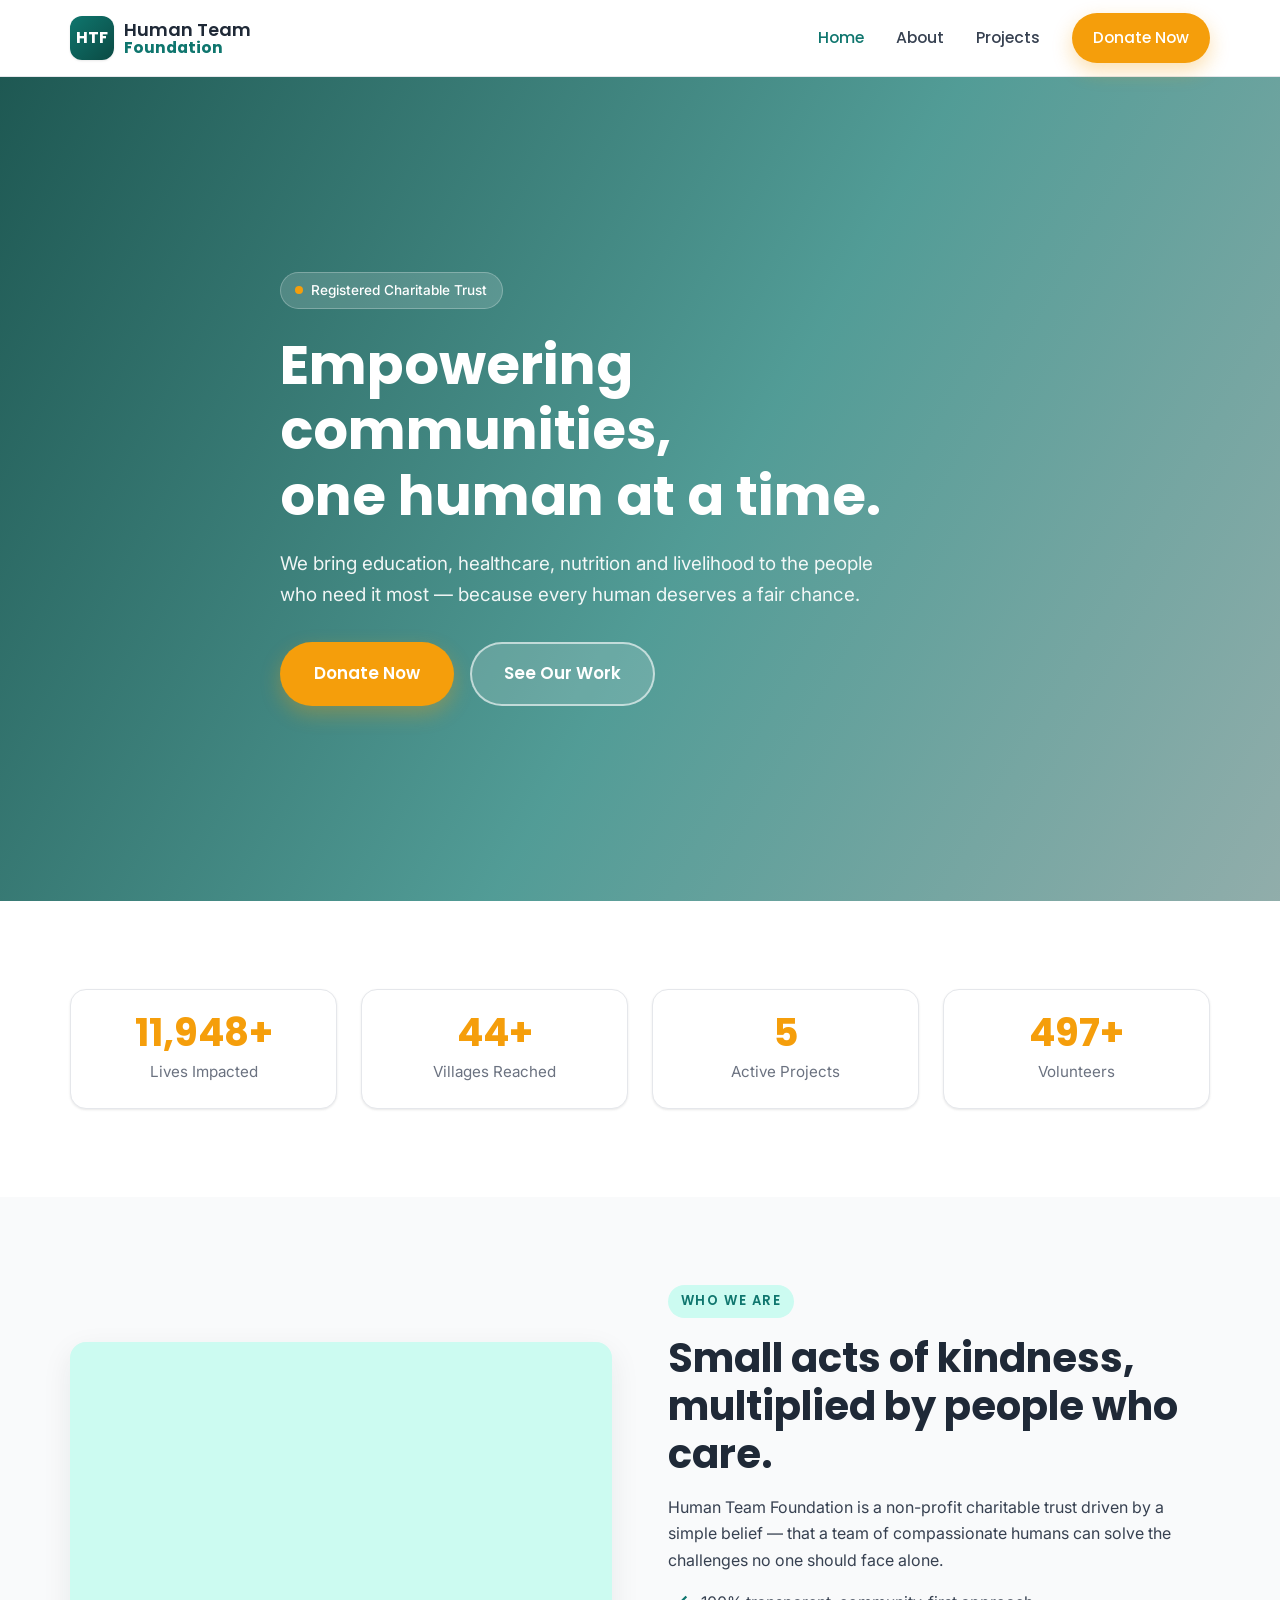
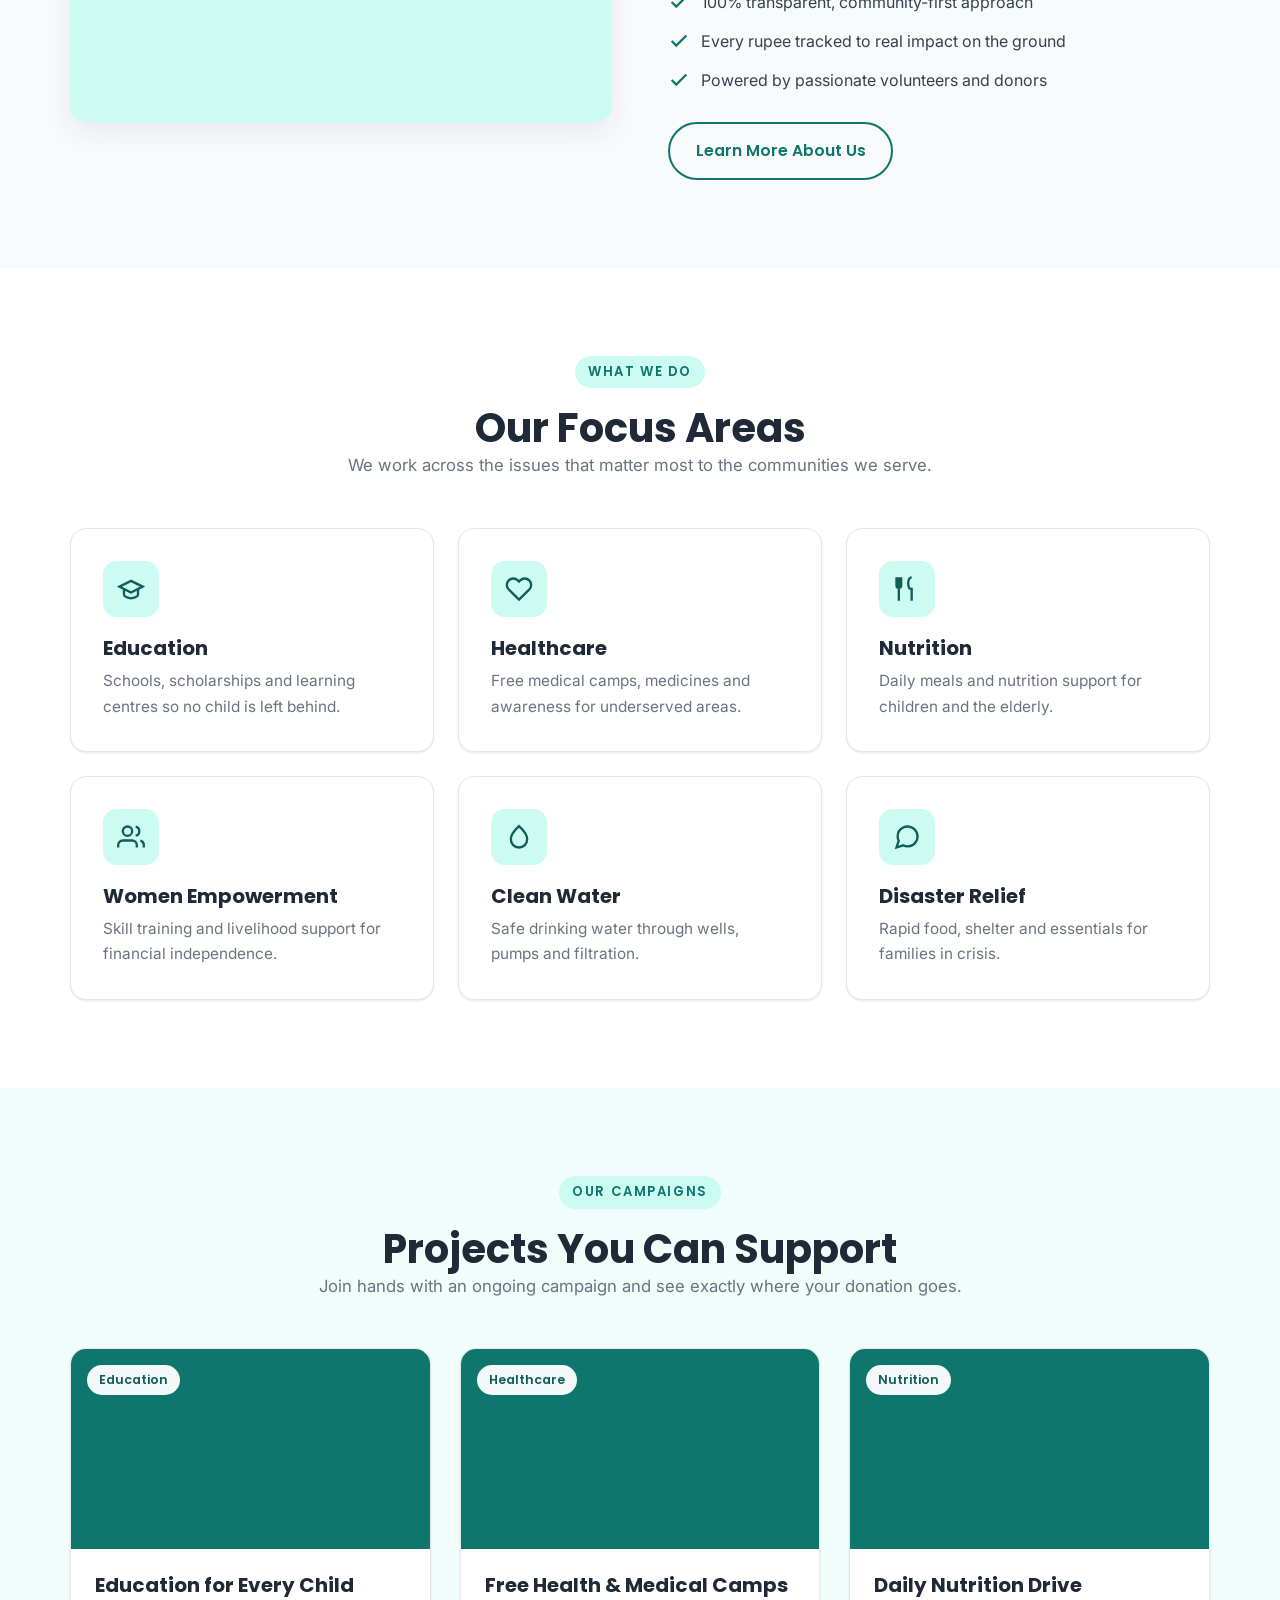
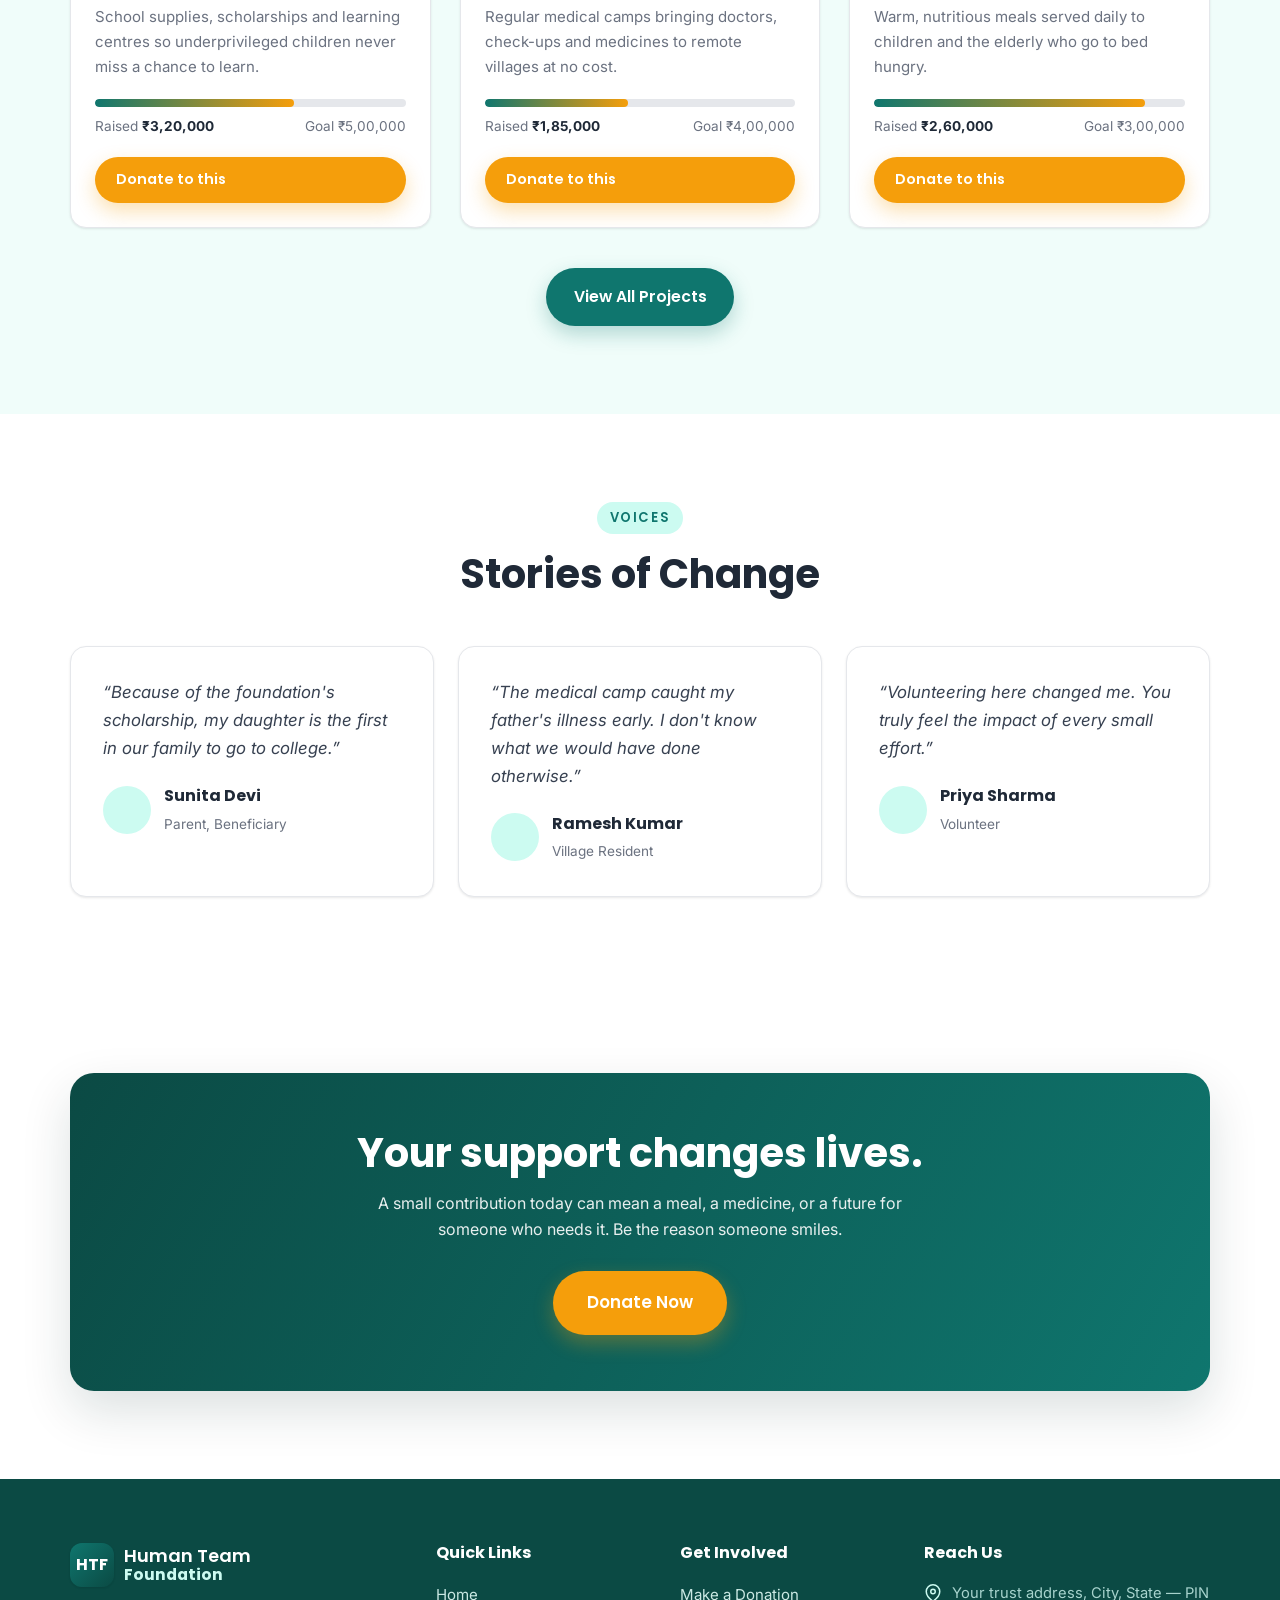
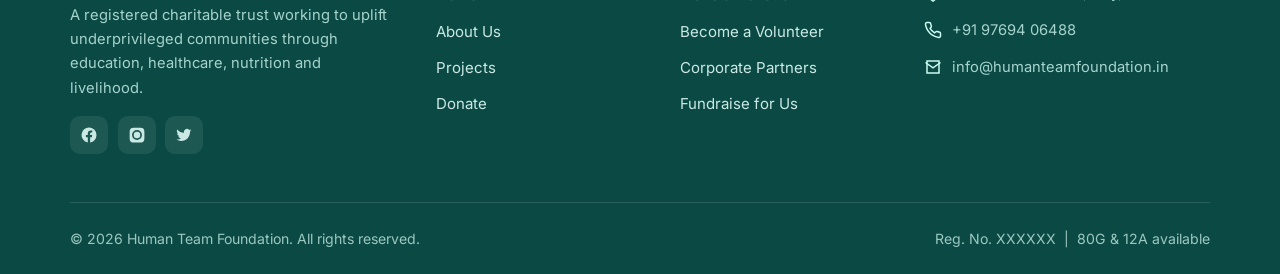
==== commit 7958939c: "Add real payment details: UPI QR, UPI ID, bank account & phone - Generate scannable UPI QR (97694064" ====
--- a/index.html
+++ b/index.html
@@ -201,7 +201,7 @@
         <div>
           <h4>Reach Us</h4>
           <div class="contact-line"><svg viewBox="0 0 24 24" fill="none" stroke="currentColor" stroke-width="2"><path d="M21 10c0 7-9 13-9 13s-9-6-9-13a9 9 0 0118 0z"/><circle cx="12" cy="10" r="3"/></svg><span>Your trust address, City, State — PIN</span></div>
-          <div class="contact-line"><svg viewBox="0 0 24 24" fill="none" stroke="currentColor" stroke-width="2"><path d="M22 16.9v3a2 2 0 01-2.2 2 19.8 19.8 0 01-8.6-3.1 19.5 19.5 0 01-6-6A19.8 19.8 0 012 4.2 2 2 0 014 2h3a2 2 0 012 1.7c.1 1 .4 1.9.7 2.8a2 2 0 01-.5 2.1L8.1 9.9a16 16 0 006 6l1.3-1.3a2 2 0 012.1-.5c.9.3 1.8.6 2.8.7a2 2 0 011.7 2z"/></svg><span>+91 00000 00000</span></div>
+          <div class="contact-line"><svg viewBox="0 0 24 24" fill="none" stroke="currentColor" stroke-width="2"><path d="M22 16.9v3a2 2 0 01-2.2 2 19.8 19.8 0 01-8.6-3.1 19.5 19.5 0 01-6-6A19.8 19.8 0 012 4.2 2 2 0 014 2h3a2 2 0 012 1.7c.1 1 .4 1.9.7 2.8a2 2 0 01-.5 2.1L8.1 9.9a16 16 0 006 6l1.3-1.3a2 2 0 012.1-.5c.9.3 1.8.6 2.8.7a2 2 0 011.7 2z"/></svg><span>+91 97694 06488</span></div>
           <div class="contact-line"><svg viewBox="0 0 24 24" fill="none" stroke="currentColor" stroke-width="2"><path d="M4 4h16v16H4z"/><path d="M22 6l-10 7L2 6"/></svg><span>info@humanteamfoundation.in</span></div>
         </div>
       </div>
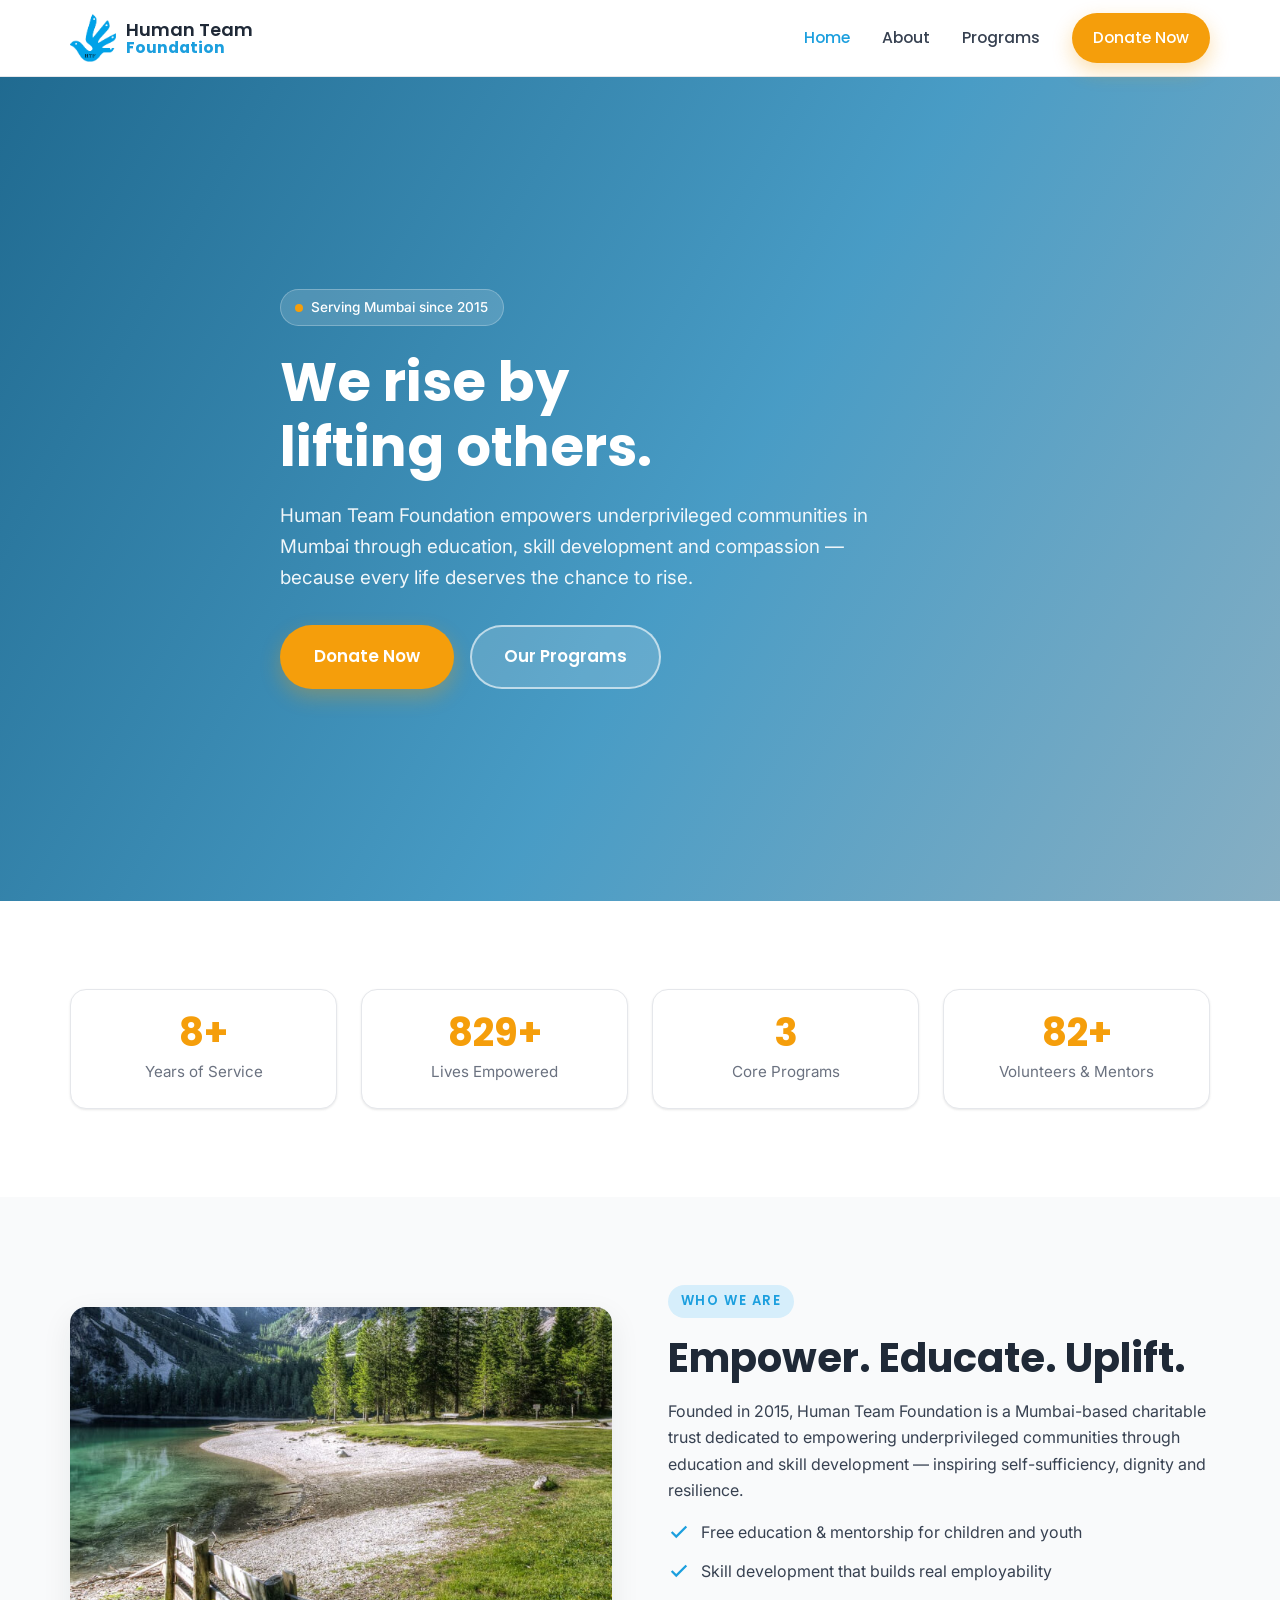
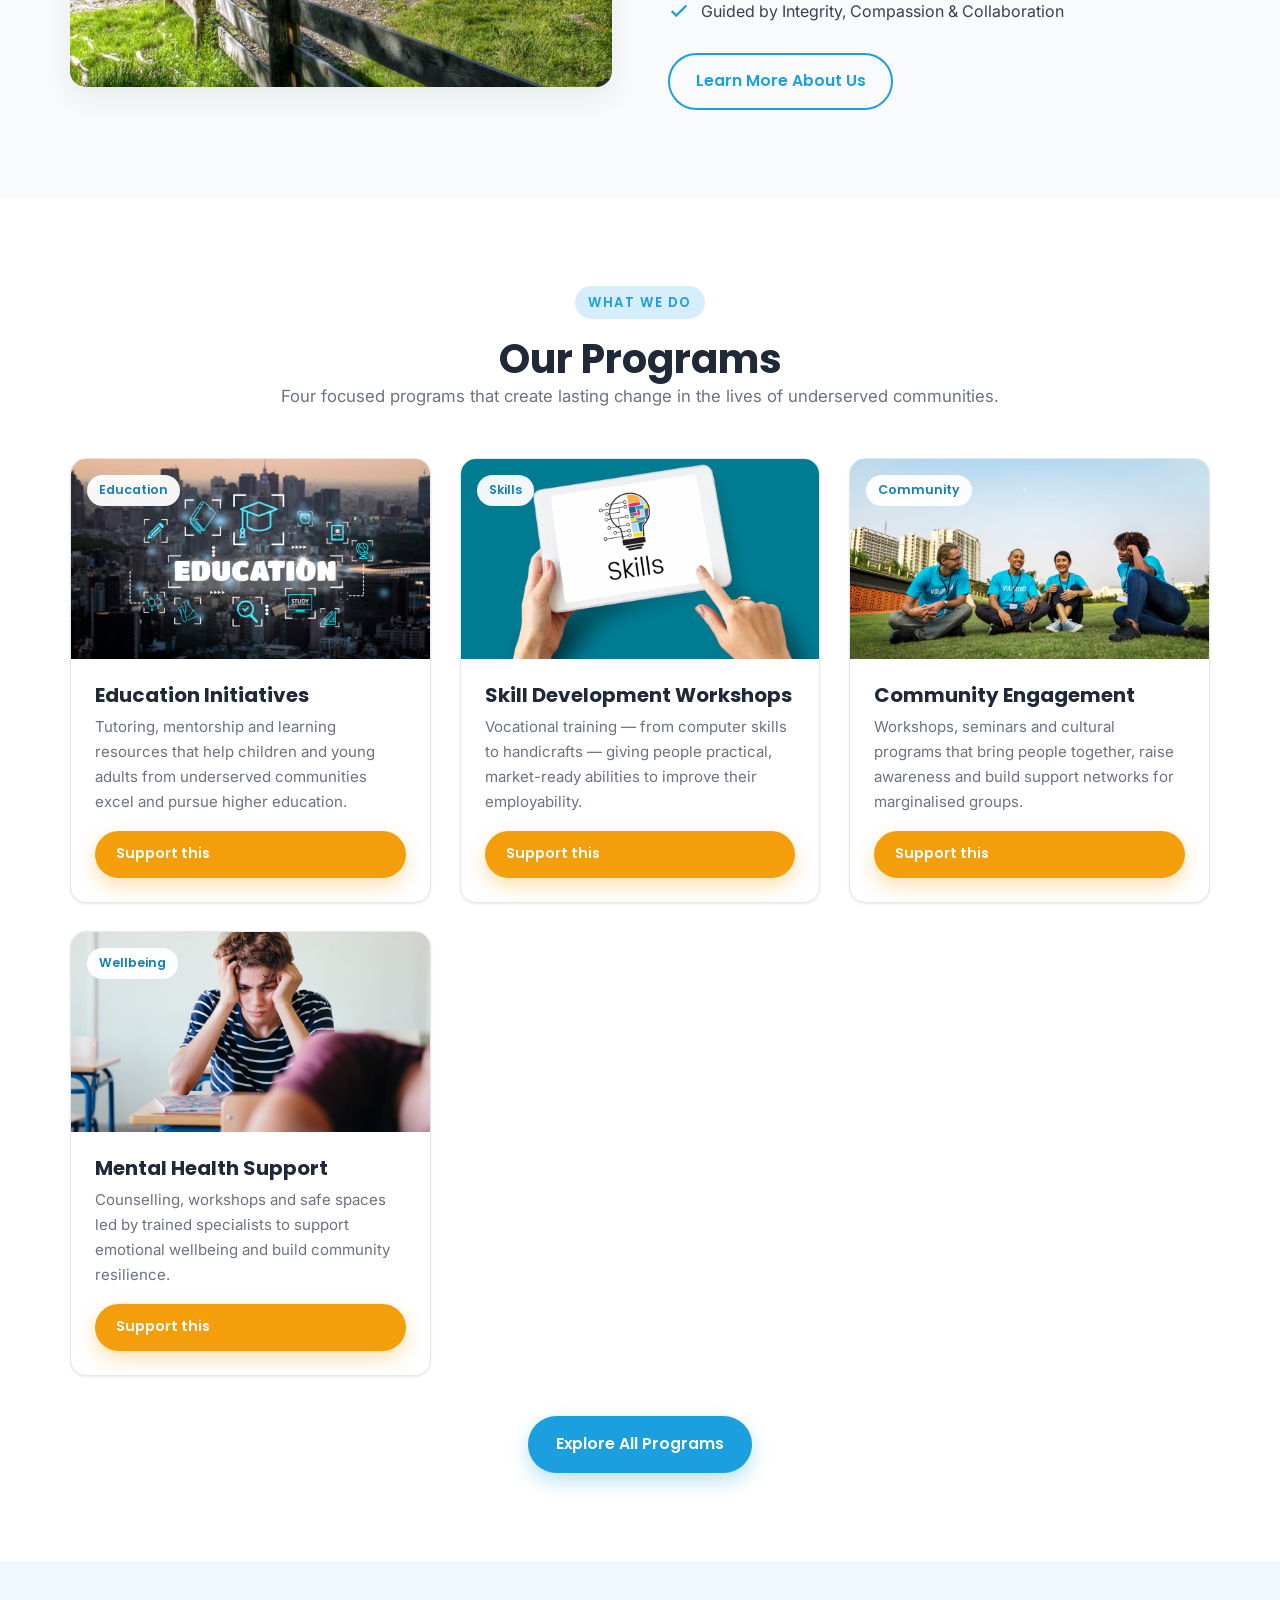
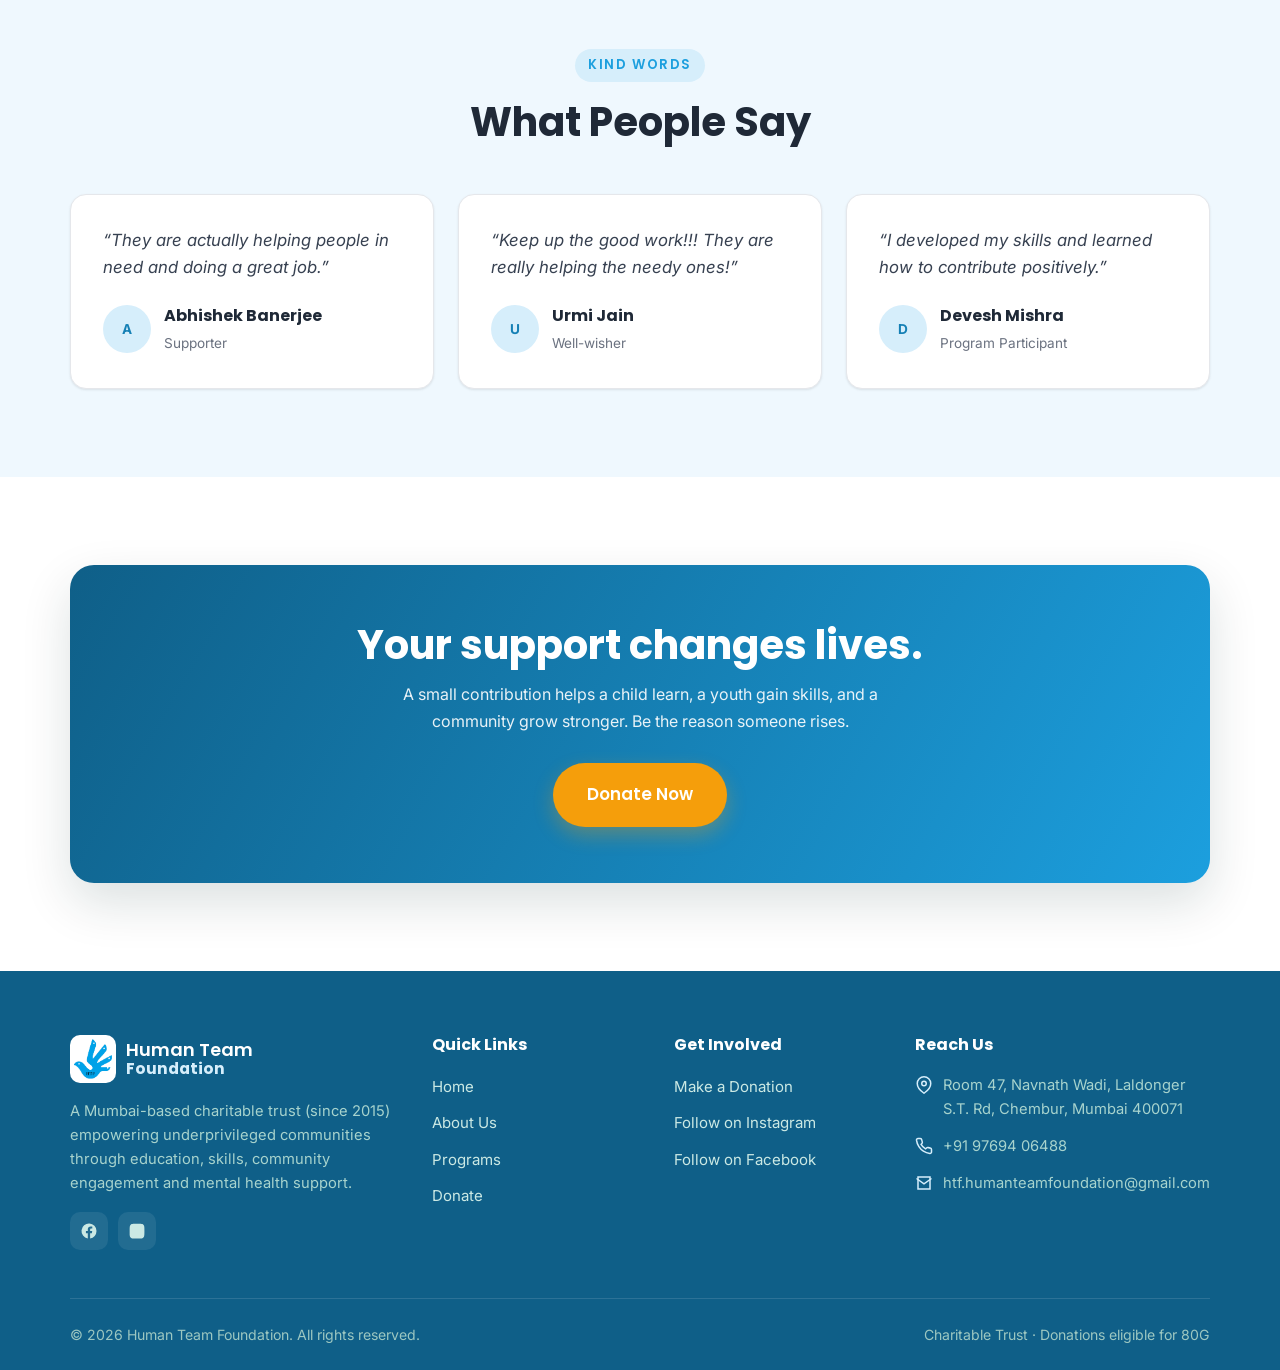
==== commit 93384e23: "Rebrand site with real HTF content from web research - Sky-blue theme + real dove logo (downloaded f" ====
--- a/index.html
+++ b/index.html
@@ -3,8 +3,9 @@
 <head>
   <meta charset="UTF-8" />
   <meta name="viewport" content="width=device-width, initial-scale=1.0" />
-  <title>Human Team Foundation — Empowering Communities, One Human at a Time</title>
-  <meta name="description" content="Human Team Foundation is a charitable trust working in education, healthcare, nutrition and livelihood to uplift underprivileged communities. Donate today." />
+  <title>Human Team Foundation — We Rise By Lifting Others</title>
+  <meta name="description" content="Human Team Foundation is a Mumbai-based charitable trust (since 2015) empowering underprivileged communities through education, skill development, community engagement and mental health support. Donate today." />
+  <link rel="icon" href="assets/img/logo.png" />
   <link rel="preconnect" href="https://fonts.googleapis.com" />
   <link rel="preconnect" href="https://fonts.gstatic.com" crossorigin />
   <link href="https://fonts.googleapis.com/css2?family=Inter:wght@400;500;600&family=Poppins:wght@500;600;700&display=swap" rel="stylesheet" />
@@ -16,13 +17,13 @@
   <header class="site-header" id="header">
     <div class="container header-inner">
       <a href="index.html" class="brand">
-        <span class="brand-mark">HTF</span>
+        <img src="assets/img/logo.png" alt="Human Team Foundation" class="brand-logo" />
         <span class="brand-text">Human Team<strong>Foundation</strong></span>
       </a>
       <nav class="nav" id="nav">
         <a href="index.html" class="active">Home</a>
         <a href="about.html">About</a>
-        <a href="projects.html">Projects</a>
+        <a href="projects.html">Programs</a>
         <a href="donate.html" class="btn btn-accent btn-sm nav-donate">Donate Now</a>
       </nav>
       <button class="nav-toggle" id="navToggle" aria-label="Toggle menu"><span></span><span></span><span></span></button>
@@ -33,12 +34,12 @@
     <!-- ===== Hero ===== -->
     <section class="hero has-photo">
       <div class="container hero-inner">
-        <span class="hero-badge"><span class="dot"></span> Registered Charitable Trust</span>
-        <h1>Empowering communities,<br>one human at a time.</h1>
-        <p>We bring education, healthcare, nutrition and livelihood to the people who need it most — because every human deserves a fair chance.</p>
+        <span class="hero-badge"><span class="dot"></span> Serving Mumbai since 2015</span>
+        <h1>We rise by<br>lifting others.</h1>
+        <p>Human Team Foundation empowers underprivileged communities in Mumbai through education, skill development and compassion — because every life deserves the chance to rise.</p>
         <div class="hero-actions">
           <a href="donate.html" class="btn btn-accent btn-lg">Donate Now</a>
-          <a href="projects.html" class="btn btn-ghost-light btn-lg">See Our Work</a>
+          <a href="projects.html" class="btn btn-ghost-light btn-lg">Our Programs</a>
         </div>
       </div>
     </section>
@@ -47,10 +48,10 @@
     <section class="section">
       <div class="container">
         <div class="stats">
-          <div class="stat reveal"><div class="num"><span data-count="12000" data-suffix="+">0</span></div><div class="label">Lives Impacted</div></div>
-          <div class="stat reveal"><div class="num"><span data-count="45" data-suffix="+">0</span></div><div class="label">Villages Reached</div></div>
-          <div class="stat reveal"><div class="num"><span data-count="6" data-suffix="">0</span></div><div class="label">Active Projects</div></div>
-          <div class="stat reveal"><div class="num"><span data-count="500" data-suffix="+">0</span></div><div class="label">Volunteers</div></div>
+          <div class="stat reveal"><div class="num"><span data-count="10" data-suffix="+">0</span></div><div class="label">Years of Service</div></div>
+          <div class="stat reveal"><div class="num"><span data-count="1000" data-suffix="+">0</span></div><div class="label">Lives Empowered</div></div>
+          <div class="stat reveal"><div class="num"><span data-count="4">0</span></div><div class="label">Core Programs</div></div>
+          <div class="stat reveal"><div class="num"><span data-count="100" data-suffix="+">0</span></div><div class="label">Volunteers &amp; Mentors</div></div>
         </div>
       </div>
     </section>
@@ -58,98 +59,88 @@
     <!-- ===== About intro / split ===== -->
     <section class="section section-soft">
       <div class="container split">
-        <div class="split-media reveal" style="background-image:url('https://images.unsplash.com/photo-1593113646773-028c64a8f1b8?auto=format&fit=crop&w=900&q=80')"></div>
+        <div class="split-media reveal" style="background-image:url('assets/img/mission.jpg')"></div>
         <div class="reveal">
           <span class="eyebrow">Who We Are</span>
-          <h2>Small acts of kindness, multiplied by people who care.</h2>
-          <p>Human Team Foundation is a non-profit charitable trust driven by a simple belief — that a team of compassionate humans can solve the challenges no one should face alone.</p>
+          <h2>Empower. Educate. Uplift.</h2>
+          <p>Founded in 2015, Human Team Foundation is a Mumbai-based charitable trust dedicated to empowering underprivileged communities through education and skill development — inspiring self-sufficiency, dignity and resilience.</p>
           <ul class="check-list">
-            <li><svg viewBox="0 0 24 24" fill="none" stroke="currentColor" stroke-width="2.5"><path d="M20 6L9 17l-5-5"/></svg> 100% transparent, community-first approach</li>
-            <li><svg viewBox="0 0 24 24" fill="none" stroke="currentColor" stroke-width="2.5"><path d="M20 6L9 17l-5-5"/></svg> Every rupee tracked to real impact on the ground</li>
-            <li><svg viewBox="0 0 24 24" fill="none" stroke="currentColor" stroke-width="2.5"><path d="M20 6L9 17l-5-5"/></svg> Powered by passionate volunteers and donors</li>
+            <li><svg viewBox="0 0 24 24" fill="none" stroke="currentColor" stroke-width="2.5"><path d="M20 6L9 17l-5-5"/></svg> Free education &amp; mentorship for children and youth</li>
+            <li><svg viewBox="0 0 24 24" fill="none" stroke="currentColor" stroke-width="2.5"><path d="M20 6L9 17l-5-5"/></svg> Skill development that builds real employability</li>
+            <li><svg viewBox="0 0 24 24" fill="none" stroke="currentColor" stroke-width="2.5"><path d="M20 6L9 17l-5-5"/></svg> Guided by Integrity, Compassion &amp; Collaboration</li>
           </ul>
           <a href="about.html" class="btn btn-outline" style="margin-top:1rem">Learn More About Us</a>
         </div>
       </div>
     </section>
 
-    <!-- ===== Focus areas ===== -->
+    <!-- ===== What we do (real programs, with photos) ===== -->
     <section class="section">
       <div class="container">
         <div class="section-head center narrow reveal">
           <span class="eyebrow">What We Do</span>
-          <h2>Our Focus Areas</h2>
-          <p>We work across the issues that matter most to the communities we serve.</p>
-        </div>
-        <div class="grid-3">
-          <div class="feature reveal">
-            <div class="icon"><svg viewBox="0 0 24 24" fill="none" stroke="currentColor" stroke-width="2"><path d="M22 10L12 5 2 10l10 5 10-5z"/><path d="M6 12v5c0 1 3 3 6 3s6-2 6-3v-5"/></svg></div>
-            <h3>Education</h3>
-            <p>Schools, scholarships and learning centres so no child is left behind.</p>
-          </div>
-          <div class="feature reveal">
-            <div class="icon"><svg viewBox="0 0 24 24" fill="none" stroke="currentColor" stroke-width="2"><path d="M20.8 4.6a5.5 5.5 0 00-7.8 0L12 5.6l-1-1a5.5 5.5 0 00-7.8 7.8l1 1L12 21l7.8-7.6 1-1a5.5 5.5 0 000-7.8z"/></svg></div>
-            <h3>Healthcare</h3>
-            <p>Free medical camps, medicines and awareness for underserved areas.</p>
-          </div>
-          <div class="feature reveal">
-            <div class="icon"><svg viewBox="0 0 24 24" fill="none" stroke="currentColor" stroke-width="2"><path d="M3 2v7c0 1.1.9 2 2 2h0a2 2 0 002-2V2M5 2v20M16 2c-1.7 0-3 2-3 5s1.3 5 3 5v10"/></svg></div>
-            <h3>Nutrition</h3>
-            <p>Daily meals and nutrition support for children and the elderly.</p>
-          </div>
-          <div class="feature reveal">
-            <div class="icon"><svg viewBox="0 0 24 24" fill="none" stroke="currentColor" stroke-width="2"><path d="M17 21v-2a4 4 0 00-4-4H5a4 4 0 00-4 4v2"/><circle cx="9" cy="7" r="4"/><path d="M23 21v-2a4 4 0 00-3-3.9M16 3.1a4 4 0 010 7.8"/></svg></div>
-            <h3>Women Empowerment</h3>
-            <p>Skill training and livelihood support for financial independence.</p>
-          </div>
-          <div class="feature reveal">
-            <div class="icon"><svg viewBox="0 0 24 24" fill="none" stroke="currentColor" stroke-width="2"><path d="M12 2.7S5 9 5 14a7 7 0 0014 0c0-5-7-11.3-7-11.3z"/></svg></div>
-            <h3>Clean Water</h3>
-            <p>Safe drinking water through wells, pumps and filtration.</p>
-          </div>
-          <div class="feature reveal">
-            <div class="icon"><svg viewBox="0 0 24 24" fill="none" stroke="currentColor" stroke-width="2"><path d="M21 11.5a8.4 8.4 0 01-.9 3.8 8.5 8.5 0 01-7.6 4.7 8.4 8.4 0 01-3.8-.9L3 21l1.9-5.7a8.4 8.4 0 01-.9-3.8 8.5 8.5 0 014.7-7.6 8.4 8.4 0 013.8-.9h.5a8.5 8.5 0 018 8v.5z"/></svg></div>
-            <h3>Disaster Relief</h3>
-            <p>Rapid food, shelter and essentials for families in crisis.</p>
-          </div>
-        </div>
-      </div>
-    </section>
-
-    <!-- ===== Featured projects ===== -->
+          <h2>Our Programs</h2>
+          <p>Four focused programs that create lasting change in the lives of underserved communities.</p>
+        </div>
+        <div class="projects-grid">
+          <article class="project-card reveal">
+            <div class="project-media" style="background-image:url('assets/img/edu.jpg')"><span class="project-tag">Education</span></div>
+            <div class="project-body">
+              <h3>Education Initiatives</h3>
+              <p>Tutoring, mentorship and learning resources that help children and young adults from underserved communities excel and pursue higher education.</p>
+              <a href="donate.html" class="btn btn-accent btn-sm" style="margin-top:1rem">Support this</a>
+            </div>
+          </article>
+          <article class="project-card reveal">
+            <div class="project-media" style="background-image:url('assets/img/skills.jpg')"><span class="project-tag">Skills</span></div>
+            <div class="project-body">
+              <h3>Skill Development Workshops</h3>
+              <p>Vocational training — from computer skills to handicrafts — giving people practical, market-ready abilities to improve their employability.</p>
+              <a href="donate.html" class="btn btn-accent btn-sm" style="margin-top:1rem">Support this</a>
+            </div>
+          </article>
+          <article class="project-card reveal">
+            <div class="project-media" style="background-image:url('assets/img/community.jpg')"><span class="project-tag">Community</span></div>
+            <div class="project-body">
+              <h3>Community Engagement</h3>
+              <p>Workshops, seminars and cultural programs that bring people together, raise awareness and build support networks for marginalised groups.</p>
+              <a href="donate.html" class="btn btn-accent btn-sm" style="margin-top:1rem">Support this</a>
+            </div>
+          </article>
+          <article class="project-card reveal">
+            <div class="project-media" style="background-image:url('assets/img/mental.jpg')"><span class="project-tag">Wellbeing</span></div>
+            <div class="project-body">
+              <h3>Mental Health Support</h3>
+              <p>Counselling, workshops and safe spaces led by trained specialists to support emotional wellbeing and build community resilience.</p>
+              <a href="donate.html" class="btn btn-accent btn-sm" style="margin-top:1rem">Support this</a>
+            </div>
+          </article>
+        </div>
+        <div class="center" style="margin-top:2.5rem">
+          <a href="projects.html" class="btn btn-brand">Explore All Programs</a>
+        </div>
+      </div>
+    </section>
+
+    <!-- ===== Testimonials (real) ===== -->
     <section class="section section-mint">
       <div class="container">
         <div class="section-head center narrow reveal">
-          <span class="eyebrow">Our Campaigns</span>
-          <h2>Projects You Can Support</h2>
-          <p>Join hands with an ongoing campaign and see exactly where your donation goes.</p>
-        </div>
-        <div class="projects-grid" id="projects-featured"><!-- rendered by projects.js --></div>
-        <div class="center" style="margin-top:2.5rem">
-          <a href="projects.html" class="btn btn-brand">View All Projects</a>
-        </div>
-      </div>
-    </section>
-
-    <!-- ===== Testimonials ===== -->
-    <section class="section">
-      <div class="container">
-        <div class="section-head center narrow reveal">
-          <span class="eyebrow">Voices</span>
-          <h2>Stories of Change</h2>
+          <span class="eyebrow">Kind Words</span>
+          <h2>What People Say</h2>
         </div>
         <div class="grid-3">
           <div class="testimonial reveal">
-            <p class="quote">“Because of the foundation's scholarship, my daughter is the first in our family to go to college.”</p>
-            <div class="who"><span class="avatar" style="background-image:url('https://images.unsplash.com/photo-1544005313-94ddf0286df2?auto=format&fit=crop&w=120&q=80')"></span><div><strong>Sunita Devi</strong><span>Parent, Beneficiary</span></div></div>
+            <p class="quote">“They are actually helping people in need and doing a great job.”</p>
+            <div class="who"><span class="avatar" style="background:var(--brand-light);display:grid;place-items:center;color:var(--brand-dark);font-weight:700">A</span><div><strong>Abhishek Banerjee</strong><span>Supporter</span></div></div>
           </div>
           <div class="testimonial reveal">
-            <p class="quote">“The medical camp caught my father's illness early. I don't know what we would have done otherwise.”</p>
-            <div class="who"><span class="avatar" style="background-image:url('https://images.unsplash.com/photo-1500648767791-00dcc994a43e?auto=format&fit=crop&w=120&q=80')"></span><div><strong>Ramesh Kumar</strong><span>Village Resident</span></div></div>
+            <p class="quote">“Keep up the good work!!! They are really helping the needy ones!”</p>
+            <div class="who"><span class="avatar" style="background:var(--brand-light);display:grid;place-items:center;color:var(--brand-dark);font-weight:700">U</span><div><strong>Urmi Jain</strong><span>Well-wisher</span></div></div>
           </div>
           <div class="testimonial reveal">
-            <p class="quote">“Volunteering here changed me. You truly feel the impact of every small effort.”</p>
-            <div class="who"><span class="avatar" style="background-image:url('https://images.unsplash.com/photo-1438761681033-6461ffad8d80?auto=format&fit=crop&w=120&q=80')"></span><div><strong>Priya Sharma</strong><span>Volunteer</span></div></div>
+            <p class="quote">“I developed my skills and learned how to contribute positively.”</p>
+            <div class="who"><span class="avatar" style="background:var(--brand-light);display:grid;place-items:center;color:var(--brand-dark);font-weight:700">D</span><div><strong>Devesh Mishra</strong><span>Program Participant</span></div></div>
           </div>
         </div>
       </div>
@@ -160,7 +151,7 @@
       <div class="container">
         <div class="cta-band reveal">
           <h2>Your support changes lives.</h2>
-          <p>A small contribution today can mean a meal, a medicine, or a future for someone who needs it. Be the reason someone smiles.</p>
+          <p>A small contribution helps a child learn, a youth gain skills, and a community grow stronger. Be the reason someone rises.</p>
           <a href="donate.html" class="btn btn-accent btn-lg">Donate Now</a>
         </div>
       </div>
@@ -172,12 +163,11 @@
     <div class="container">
       <div class="footer-grid">
         <div class="footer-about">
-          <a href="index.html" class="brand"><span class="brand-mark">HTF</span><span class="brand-text">Human Team<strong>Foundation</strong></span></a>
-          <p>A registered charitable trust working to uplift underprivileged communities through education, healthcare, nutrition and livelihood.</p>
+          <a href="index.html" class="brand"><img src="assets/img/logo.png" alt="Human Team Foundation" class="brand-logo" /><span class="brand-text" style="color:#fff">Human Team<strong style="color:var(--brand-light)">Foundation</strong></span></a>
+          <p>A Mumbai-based charitable trust (since 2015) empowering underprivileged communities through education, skills, community engagement and mental health support.</p>
           <div class="socials">
-            <a href="#" aria-label="Facebook"><svg viewBox="0 0 24 24" fill="currentColor"><path d="M22 12a10 10 0 10-11.6 9.9v-7H7.9V12h2.5V9.8c0-2.5 1.5-3.9 3.8-3.9 1.1 0 2.2.2 2.2.2v2.5h-1.3c-1.2 0-1.6.8-1.6 1.6V12h2.8l-.5 2.9h-2.3v7A10 10 0 0022 12z"/></svg></a>
-            <a href="#" aria-label="Instagram"><svg viewBox="0 0 24 24" fill="currentColor"><path d="M12 2.2c3.2 0 3.6 0 4.9.1 1.2.1 1.8.3 2.2.4.6.2 1 .5 1.4.9.4.4.7.8.9 1.4.1.4.3 1 .4 2.2.1 1.3.1 1.7.1 4.9s0 3.6-.1 4.9c-.1 1.2-.3 1.8-.4 2.2-.2.6-.5 1-.9 1.4-.4.4-.8.7-1.4.9-.4.1-1 .3-2.2.4-1.3.1-1.7.1-4.9.1s-3.6 0-4.9-.1c-1.2-.1-1.8-.3-2.2-.4-.6-.2-1-.5-1.4-.9-.4-.4-.7-.8-.9-1.4-.1-.4-.3-1-.4-2.2C2.2 15.6 2.2 15.2 2.2 12s0-3.6.1-4.9c.1-1.2.3-1.8.4-2.2.2-.6.5-1 .9-1.4.4-.4.8-.7 1.4-.9.4-.1 1-.3 2.2-.4C8.4 2.2 8.8 2.2 12 2.2zm0 3.2A6.6 6.6 0 1018.6 12 6.6 6.6 0 0012 5.4zm0 10.9A4.3 4.3 0 1116.3 12 4.3 4.3 0 0112 16.3zm6.8-11.1a1.5 1.5 0 11-1.5-1.5 1.5 1.5 0 011.5 1.5z"/></svg></a>
-            <a href="#" aria-label="Twitter"><svg viewBox="0 0 24 24" fill="currentColor"><path d="M22 5.9c-.7.3-1.5.5-2.3.6.8-.5 1.5-1.3 1.8-2.3-.8.5-1.7.8-2.6 1a4.1 4.1 0 00-7 3.7A11.6 11.6 0 013.2 4.5a4.1 4.1 0 001.3 5.5c-.7 0-1.3-.2-1.8-.5a4.1 4.1 0 003.3 4 4.1 4.1 0 01-1.8.1 4.1 4.1 0 003.8 2.8A8.2 8.2 0 012 18.1a11.6 11.6 0 006.3 1.8c7.5 0 11.7-6.3 11.7-11.7v-.5c.8-.6 1.5-1.3 2-2.1z"/></svg></a>
+            <a href="https://www.facebook.com/thehumanteamfoundation/" target="_blank" rel="noopener" aria-label="Facebook"><svg viewBox="0 0 24 24" fill="currentColor"><path d="M22 12a10 10 0 10-11.6 9.9v-7H7.9V12h2.5V9.8c0-2.5 1.5-3.9 3.8-3.9 1.1 0 2.2.2 2.2.2v2.5h-1.3c-1.2 0-1.6.8-1.6 1.6V12h2.8l-.5 2.9h-2.3v7A10 10 0 0022 12z"/></svg></a>
+            <a href="https://www.instagram.com/humanteamfoundation/" target="_blank" rel="noopener" aria-label="Instagram"><svg viewBox="0 0 24 24" fill="currentColor"><path d="M12 2.2c3.2 0 3.6 0 4.9.1 1.2.1 1.8.3 2.2.4.6.2 1 .5 1.4.9.4.4.7.8.9 1.4.1.4.3 1 .4 2.2.1 1.3.1 1.7.1 4.9s0 3.6-.1 4.9c-.1 1.2-.3 1.8-.4 2.2-.2.6-.5 1-.9 1.4-.4.4-.8.7-1.4.9-.4.1-1 .3-2.2.4-1.3.1-1.7.1-4.9.1s-3.6 0-4.9-.1c-1.2-.1-1.8-.3-2.2-.4-.6-.2-1-.5-1.4-.9-.4-.4-.7-.8-.9-1.4-.1-.4-.3-1-.4-2.2C2.2 15.6 2.2 15.2 2.2 12s0-3.6.1-4.9c.1-1.2.3-1.8.4-2.2.2-.6.5-1 .9-1.4.4-.4.8-.7 1.4-.9.4-.1 1-.3 2.2-.4C8.4 2.2 8.8 2.2 12 2.2z"/></svg></a>
           </div>
         </div>
         <div>
@@ -185,7 +175,7 @@
           <ul class="footer-links">
             <li><a href="index.html">Home</a></li>
             <li><a href="about.html">About Us</a></li>
-            <li><a href="projects.html">Projects</a></li>
+            <li><a href="projects.html">Programs</a></li>
             <li><a href="donate.html">Donate</a></li>
           </ul>
         </div>
@@ -193,26 +183,24 @@
           <h4>Get Involved</h4>
           <ul class="footer-links">
             <li><a href="donate.html">Make a Donation</a></li>
-            <li><a href="#">Become a Volunteer</a></li>
-            <li><a href="#">Corporate Partners</a></li>
-            <li><a href="#">Fundraise for Us</a></li>
+            <li><a href="https://www.instagram.com/humanteamfoundation/" target="_blank" rel="noopener">Follow on Instagram</a></li>
+            <li><a href="https://www.facebook.com/thehumanteamfoundation/" target="_blank" rel="noopener">Follow on Facebook</a></li>
           </ul>
         </div>
         <div>
           <h4>Reach Us</h4>
-          <div class="contact-line"><svg viewBox="0 0 24 24" fill="none" stroke="currentColor" stroke-width="2"><path d="M21 10c0 7-9 13-9 13s-9-6-9-13a9 9 0 0118 0z"/><circle cx="12" cy="10" r="3"/></svg><span>Your trust address, City, State — PIN</span></div>
+          <div class="contact-line"><svg viewBox="0 0 24 24" fill="none" stroke="currentColor" stroke-width="2"><path d="M21 10c0 7-9 13-9 13s-9-6-9-13a9 9 0 0118 0z"/><circle cx="12" cy="10" r="3"/></svg><span>Room 47, Navnath Wadi, Laldonger S.T. Rd, Chembur, Mumbai 400071</span></div>
           <div class="contact-line"><svg viewBox="0 0 24 24" fill="none" stroke="currentColor" stroke-width="2"><path d="M22 16.9v3a2 2 0 01-2.2 2 19.8 19.8 0 01-8.6-3.1 19.5 19.5 0 01-6-6A19.8 19.8 0 012 4.2 2 2 0 014 2h3a2 2 0 012 1.7c.1 1 .4 1.9.7 2.8a2 2 0 01-.5 2.1L8.1 9.9a16 16 0 006 6l1.3-1.3a2 2 0 012.1-.5c.9.3 1.8.6 2.8.7a2 2 0 011.7 2z"/></svg><span>+91 97694 06488</span></div>
-          <div class="contact-line"><svg viewBox="0 0 24 24" fill="none" stroke="currentColor" stroke-width="2"><path d="M4 4h16v16H4z"/><path d="M22 6l-10 7L2 6"/></svg><span>info@humanteamfoundation.in</span></div>
+          <div class="contact-line"><svg viewBox="0 0 24 24" fill="none" stroke="currentColor" stroke-width="2"><path d="M4 4h16v16H4z"/><path d="M22 6l-10 7L2 6"/></svg><span>htf.humanteamfoundation@gmail.com</span></div>
         </div>
       </div>
       <div class="footer-bottom">
         <span>&copy; <span id="year"></span> Human Team Foundation. All rights reserved.</span>
-        <span>Reg. No. XXXXXX &nbsp;|&nbsp; 80G &amp; 12A available</span>
+        <span>Charitable Trust · Donations eligible for 80G</span>
       </div>
     </div>
   </footer>
 
-  <script src="assets/js/projects.js"></script>
   <script src="assets/js/main.js"></script>
 </body>
 </html>
--- a/assets/css/style.css
+++ b/assets/css/style.css
@@ -3,11 +3,11 @@
    ========================================================= */
 :root {
   /* Brand palette */
-  --brand: #0f766e;          /* teal/emerald — trust */
-  --brand-dark: #115e59;
-  --brand-darker: #0b4a44;
-  --brand-light: #ccfbf1;
-  --brand-tint: #f0fdfa;
+  --brand: #1c9fde;          /* sky blue — matches HTF dove logo */
+  --brand-dark: #1580b5;
+  --brand-darker: #0f5f88;
+  --brand-light: #d6eefb;
+  --brand-tint: #f0f9fe;
 
   --accent: #f59e0b;         /* amber — action/donate */
   --accent-dark: #d97706;
@@ -19,7 +19,7 @@
 
   --bg: #ffffff;
   --bg-soft: #f9fafb;
-  --bg-mint: #f0fdfa;
+  --bg-mint: #eff8fe;
 
   --radius: 16px;
   --radius-sm: 10px;
@@ -95,7 +95,7 @@
 .btn:hover { transform: translateY(-2px); }
 .btn-accent { background: var(--accent); color: #fff; box-shadow: 0 8px 20px rgba(245,158,11,.32); }
 .btn-accent:hover { background: var(--accent-dark); box-shadow: 0 12px 26px rgba(245,158,11,.4); }
-.btn-brand { background: var(--brand); color: #fff; box-shadow: 0 8px 20px rgba(15,118,110,.28); }
+.btn-brand { background: var(--brand); color: #fff; box-shadow: 0 8px 20px rgba(28,159,222,.3); }
 .btn-brand:hover { background: var(--brand-dark); }
 .btn-outline { background: transparent; color: var(--brand); border-color: var(--brand); }
 .btn-outline:hover { background: var(--brand); color: #fff; }
@@ -122,6 +122,8 @@
   color: #fff; font-family: var(--font-head); font-weight: 700; font-size: 1rem;
   letter-spacing: .02em; box-shadow: var(--shadow-sm);
 }
+.brand-logo { height: 48px; width: auto; display: block; }
+.site-footer .brand-logo { background: #fff; border-radius: 10px; padding: 4px; }
 .brand-text { font-family: var(--font-head); font-weight: 600; font-size: 1.12rem; color: var(--ink); line-height: 1.1; }
 .brand-text strong { display: block; font-weight: 700; color: var(--brand); font-size: .98rem; }
 .nav { display: flex; align-items: center; gap: 2rem; }
@@ -138,15 +140,15 @@
   display: flex; align-items: center;
   color: #fff;
   background:
-    linear-gradient(120deg, rgba(11,74,68,.92) 0%, rgba(15,118,110,.78) 55%, rgba(15,118,110,.35) 100%),
+    linear-gradient(120deg, rgba(15,95,136,.92) 0%, rgba(21,128,181,.78) 55%, rgba(28,159,222,.35) 100%),
     var(--brand-darker);
   background-size: cover; background-position: center;
   overflow: hidden;
 }
 .hero.has-photo {
   background:
-    linear-gradient(120deg, rgba(11,74,68,.92) 0%, rgba(15,118,110,.72) 55%, rgba(11,74,68,.45) 100%),
-    url("https://images.unsplash.com/photo-1488521787991-ed7bbaae773c?auto=format&fit=crop&w=1600&q=80");
+    linear-gradient(120deg, rgba(15,95,136,.93) 0%, rgba(21,128,181,.78) 55%, rgba(15,95,136,.5) 100%),
+    url("assets/img/community.jpg");
   background-size: cover; background-position: center;
 }
 .hero-inner { padding: 4rem 0; max-width: 720px; }
